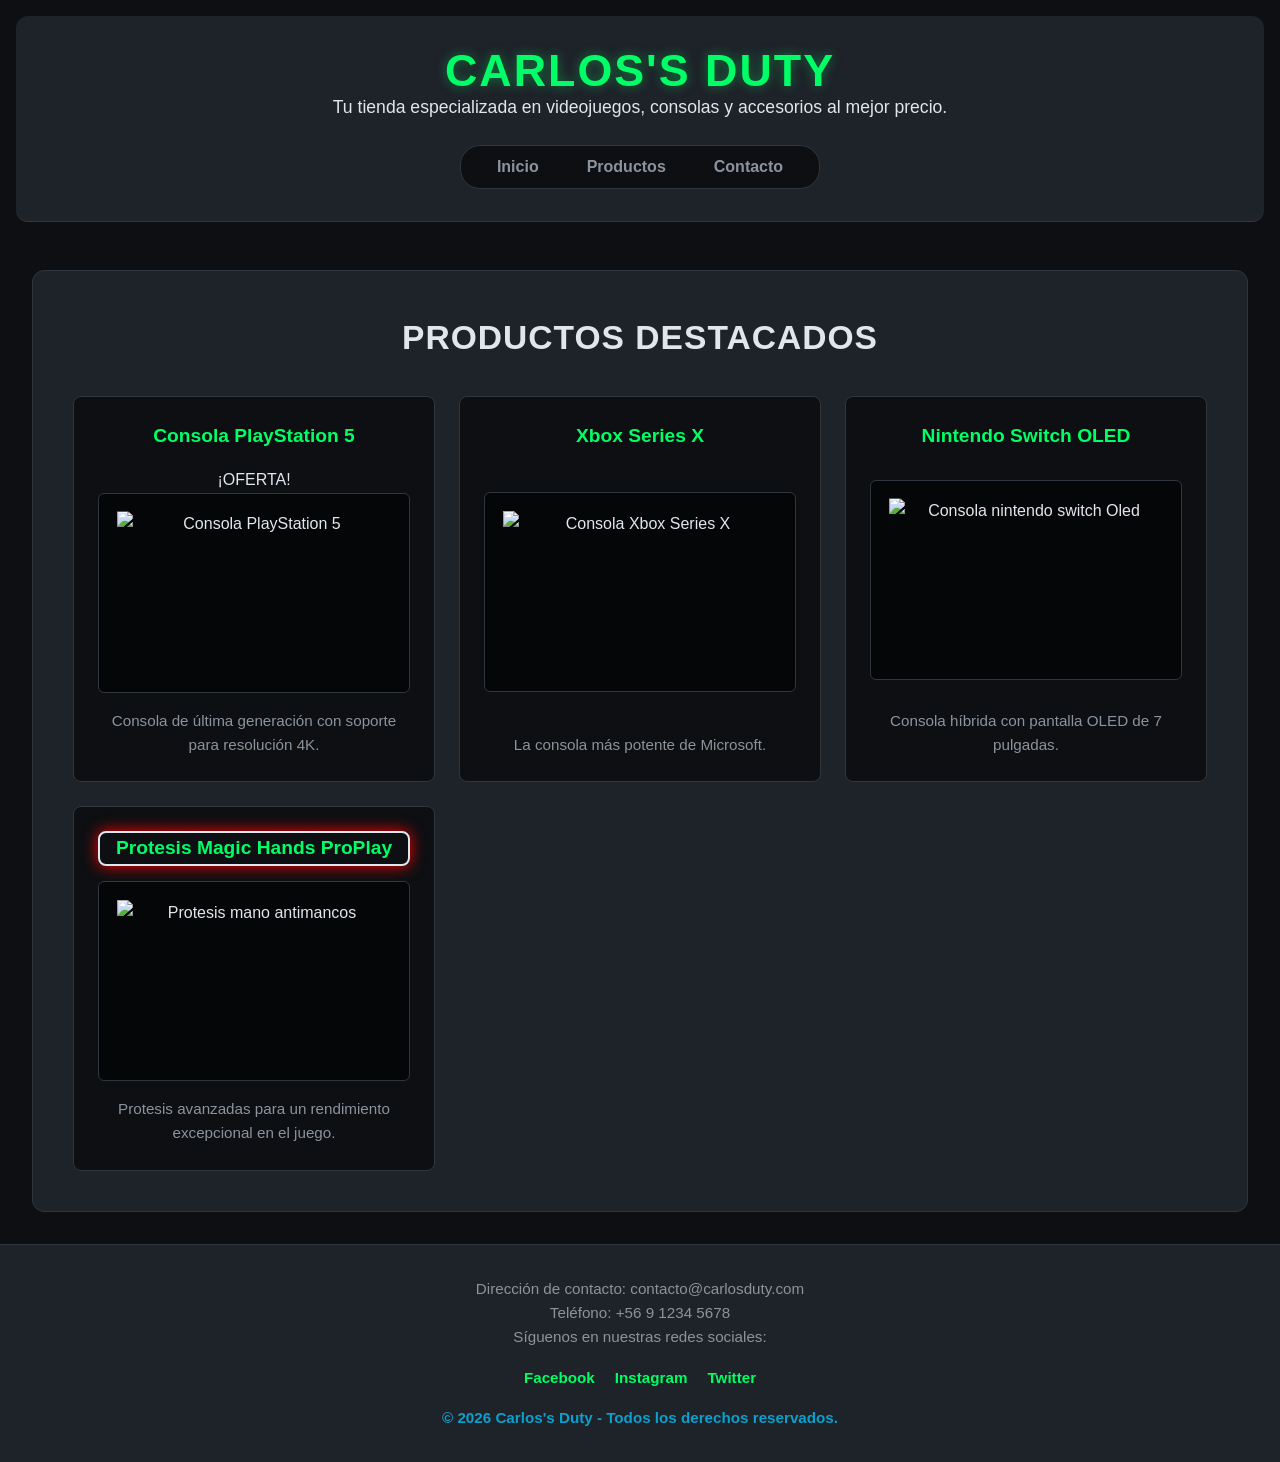
==== index.html @ 8f762b12 "adicion de archivo .css" ====
<!DOCTYPE html>
<html lang="es">

<head>
    <meta charset="UTF-8">
    <title>Carlos'Duty - Tienda de Videojuegos</title>
    <link rel=stylesheet href="css/style.css">
</head>

<body>
    <header>
        <h1> Carlos's Duty</h1>
        <p>Tu tienda especializada en videojuegos, consolas y accesorios al mejor precio.</p>
        <nav>
            <ul>
                <li><a href="#inicio">Inicio</a></li>
                <li><a href="#productos">Productos</a></li>
                <li><a href="#contacto">Contacto</a></li>
            </ul>
        </nav>
    </header>

    <main>
        <section id="productos">
            <h2>Productos destacados</h2>
            <ul>
                <li>
                    <h3>Consola PlayStation 5</h3>
                    <span class="etiqueta-oferta">¡OFERTA!</span>
                    <img src="https://images.unsplash.com/photo-1679813553141-5621567f95e8?q=80&w=435&auto=format&fit=crop&ixlib=rb-4.1.0&ixid=M3wxMjA3fDB8MHxwaG90by1wYWdlfHx8fGVufDB8fHx8fA%3D%3D"
                        alt="Consola PlayStation 5" width="75">
                    <p>Consola de última generación con soporte para resolución 4K.</p>
                </li>
                <li>
                    <h3>Xbox Series X</h3>
                    <img src="https://images.unsplash.com/photo-1683823362932-6f7599661d22?q=80&w=387&auto=format&fit=crop&ixlib=rb-4.1.0&ixid=M3wxMjA3fDB8MHxwaG90by1wYWdlfHx8fGVufDB8fHx8fA%3D%3D"
                        alt="Consola Xbox Series X" width="75">
                    <p>La consola más potente de Microsoft.</p>
                </li>
                <li>
                    <h3>Nintendo Switch OLED</h3>
                    <img src="https://images.unsplash.com/photo-1612036781124-847f8939b154?q=80&w=870&auto=format&fit=crop&ixlib=rb-4.1.0&ixid=M3wxMjA3fDB8MHxwaG90by1wYWdlfHx8fGVufDB8fHx8fA%3D%3D"
                        alt="Consola nintendo switch Oled" width="75">
                    <p>Consola híbrida con pantalla OLED de 7 pulgadas.</p>
                </li>
                <li>
                    <h3 class="producto-destacado">Protesis Magic Hands ProPlay</h3>
                    <img src="https://images.unsplash.com/photo-1581090464777-f3220bbe1b8b?q=80&w=387&auto=format&fit=crop&ixlib=rb-4.1.0&ixid=M3wxMjA3fDB8MHxwaG90by1wYWdlfHx8fGVufDB8fHx8fA%3D%3D"
                        alt="Protesis mano antimancos" width="75">
                    <p>Protesis avanzadas para un rendimiento excepcional en el juego.
                    </p>
                </li>
            </ul>
        </section>
    </main>

    <footer id="contacto">
        <p>Dirección de contacto: contacto@carlosduty.com</p>
        <p>Teléfono: +56 9 1234 5678</p>
        <p>Síguenos en nuestras redes sociales:</p>
        <ul>
            <li><a href="https://www.facebook.com" target="_blank">Facebook</a></li>
            <li><a href="https://www.instagram.com" target="_blank">Instagram</a></li>
            <li><a href="https://www.twitter.com" target="_blank">Twitter</a></li>
        </ul>
        <p>&copy; 2026 Carlos's Duty - Todos los derechos reservados.</p>
    </footer>

</body>

</html>
---- css/style.css ----
/* ==========================================
   1. BASE Y ESTRUCTURA GLOBAL
   ========================================== */
:root {
    --bg-principal: #0d0f12;
    --bg-tarjeta: #1e2229;
    --verde-neon: #00ff66;
    --plata: #e0e6ed;
    --plata-oscuro: #8b949e;
    --borde-plata: #30363d;
}

* {
    margin: 0;
    padding: 0;
    box-sizing: border-box;
}

body {
    background-color: var(--bg-principal);
    color: var(--plata);
    font-family: 'Segoe UI', Tahoma, Geneva, Verdana, sans-serif;
    line-height: 1.6;
    min-height: 100vh; /*altura minima, el 100% del viewport "pantalla del usuario"*/
    display: flex;
    flex-direction: column;
}

/* ==========================================
   2. ENCABEZADO Y NAVEGACIÓN
   ========================================== */
header {
    background-color: var(--bg-tarjeta);
    padding: 2rem 1rem;
    text-align: center;
    border-bottom: 1px solid var(--borde-plata);
    margin:1rem ;
    border-radius: 12px;
}

header h1 {
    line-height: 1;
    color: var(--verde-neon);
    font-size: 2.8rem;
    text-transform: uppercase;
    letter-spacing: 2px;
    text-shadow: 0 0 12px rgba(0, 255, 102, 0.4);
}

header p {
    color: var(--plata);
    margin-bottom: 1.5rem;
    font-size: 1.1rem;
}

nav ul {
    margin: 0 auto;
    width: fit-content;
    border-radius: 20px;
    list-style: none;
    padding: 0.5rem 1.25rem;
    display: flex;
    justify-content: center;
    gap: 1rem;
    background-color: var(--bg-principal);
    border: 1px solid var(--borde-plata);
}

nav a {
    text-decoration: none;
    color: var(--plata-oscuro);
    font-size: 1rem;
    font-weight: bold;
    padding: 0.45rem 1rem;
    border-radius: 4px;
    transition: all 0.3s ease;
}

nav a:hover {
    background-color: var(--verde-neon);
    color: #000;
    box-shadow: 0 0 8px var(--verde-neon);
}

/* ==========================================
   3. SECCIÓN PRINCIPAL (Ampliada a pantalla completa)
   ========================================== */
main {
    flex: 1; /* Empuja el footer hacia el fondo si hay poco contenido */
    width: 95%;
    max-width: 1600px; 
    margin: 2rem auto;
}

#productos {
    width: 100%;
    padding: 2.5rem;
    background-color: var(--bg-tarjeta);
    border-radius: 12px;
    border: 1px solid var(--borde-plata);
}

#productos h2 {
    color: var(--plata);
    font-size: 2.1rem;
    margin-bottom: 2rem;
    text-align: center;
    text-transform: uppercase;
    letter-spacing: 1px;
}

/* Grilla de productos en 4 columnas amplias */
#productos > ul {
    list-style: none;
    display: grid;
    grid-template-columns: repeat(auto-fit, minmax(280px, 1fr));
    gap: 1.5rem;
}

/* Selector de clase (.) para destacar un producto especial */
.producto-destacado {
    border: 2px solid var(--plata);
    border-radius:8px;
    box-shadow: 0 0 15px rgb(255, 0, 0);
}

/* Selector avanzado (:nth-child) para alternar o destacar elementos */
#productos > ul > li:nth-child(1) {
    position: relative;
}

#productos li {
    background-color: var(--bg-principal);
    border: 1px solid var(--borde-plata);
    border-radius: 8px;
    padding: 1.5rem;
    text-align: center;
    display: flex;
    flex-direction: column;
    justify-content: space-between;
    transition: transform 0.3s ease, border-color 0.3s ease;
}

#productos li:hover {
    transform: translateY(-5px);
    border-color: var(--verde-neon);
    box-shadow: 0 5px 15px rgba(0, 255, 102, 0.1);
}

#productos h3 {
    color: var(--verde-neon);
    margin-bottom: 15px;
    font-size: 1.2rem;
}

/* Ajuste de imágenes para que se vean completas y nítidas */
#productos img {
    width: 100%;
    height: 200px;
    object-fit: contain; /* Muestra la imagen entera sin recortarla */
    background-color: #050607; /* Fondo oscuro para el marco de las fotos */
    border-radius: 6px;
    margin-bottom:  1rem;
    padding: 1.1rem;
    border: 1px solid var(--borde-plata);
}

#productos p {
    color: var(--plata-oscuro);
    font-size: 0.95rem;
}

/* ==========================================
   4. PIE DE PÁGINA (Pegado al fondo)
   ========================================== */
footer {
    background-color: var(--bg-tarjeta);
    padding: 2rem 1rem;
    text-align: center;
    color: var(--plata-oscuro);
    font-size: 0.95rem;
    border-top: 1px solid var(--borde-plata);
    width: 100%;
}

#contacto ul {
    display: flex;
    justify-content: center;
    gap: 1.25rem;
    list-style: none;
    margin: 1rem 0;
}

#contacto a {
    color: var(--verde-neon);
    text-decoration: none;
    font-weight: bold;
}

#contacto a:hover {
    text-decoration: underline;
}

/* Aplica un color especial al último elemento del footer */
footer p:last-child {
    color: rgb(11, 161, 206);
    font-weight: bold;
}
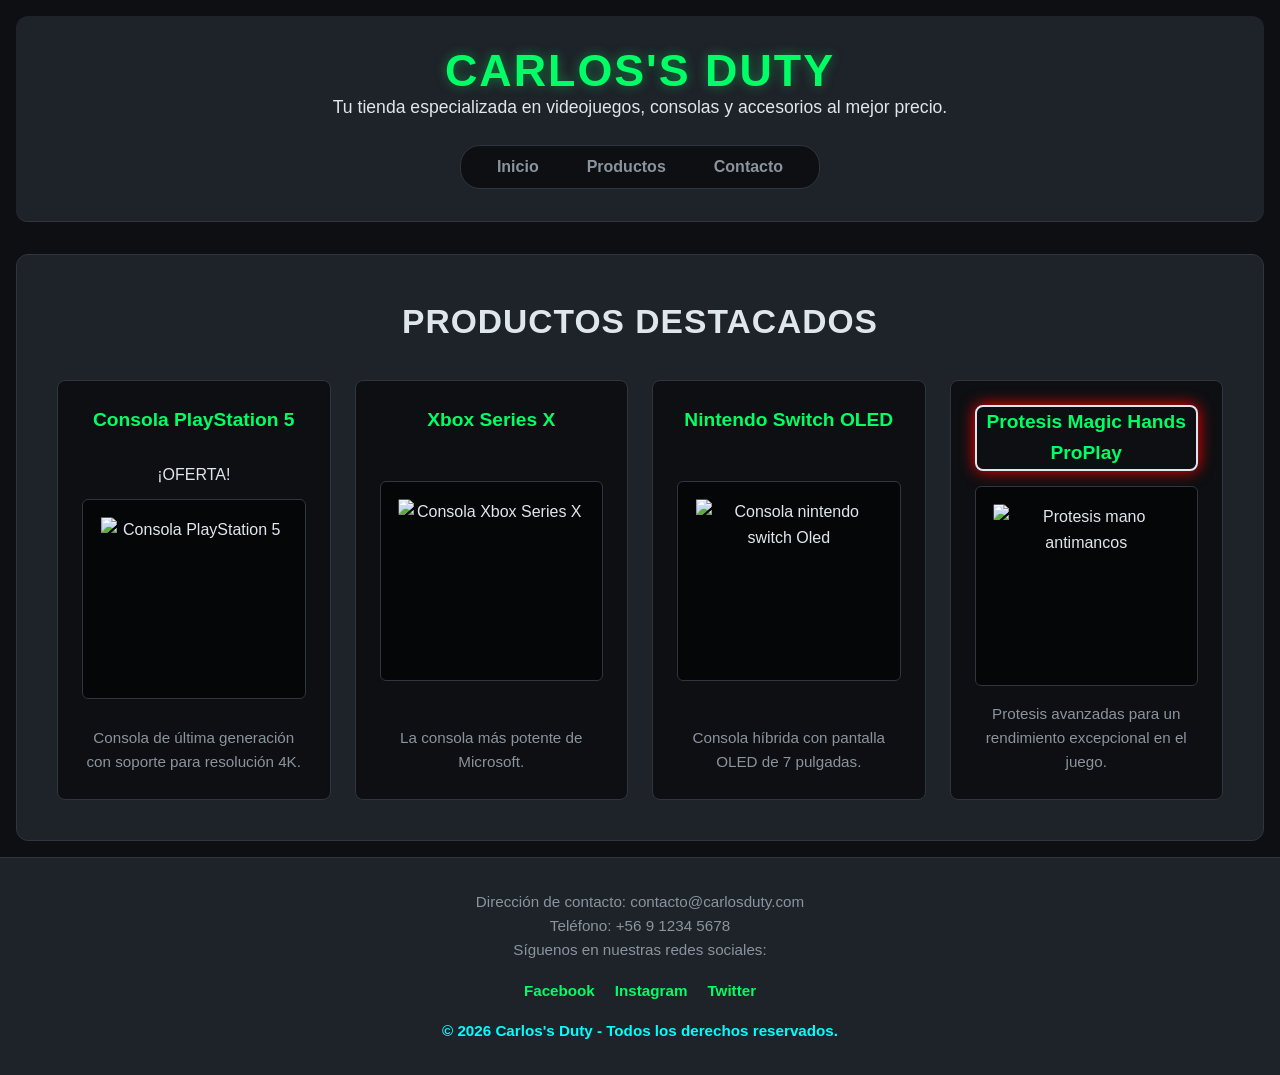
==== commit 7d91bdd6: "colores agregados a variables, correccion en limites width de modo tablet" ====
--- a/index.html
+++ b/index.html
@@ -3,6 +3,7 @@
 
 <head>
     <meta charset="UTF-8">
+    <meta name="viewport" content="width=device-width, initial-scale=1.0">
     <title>Carlos'Duty - Tienda de Videojuegos</title>
     <link rel=stylesheet href="css/style.css">
 </head>
--- a/css/style.css
+++ b/css/style.css
@@ -2,14 +2,46 @@
    1. BASE Y ESTRUCTURA GLOBAL
    ========================================== */
 :root {
+    /* Colores */
     --bg-principal: #0d0f12;
     --bg-tarjeta: #1e2229;
     --verde-neon: #00ff66;
     --plata: #e0e6ed;
     --plata-oscuro: #8b949e;
     --borde-plata: #30363d;
-}
-
+    --resaltador-pagina-aqua: aqua;
+    --titulo-vmovil: yellow;
+    --negro-absoluto: #000;
+    --rojo-destacado: rgb(255, 0, 0);
+    --bg-imagen: #050607;
+    --sombra-verde: rgba(0, 255, 102, 0.4);
+    --sombra-verde-suave: rgba(0, 255, 102, 0.1);
+
+    /* Espaciados (Padding) */
+    --padding-xs: 0.45rem;
+    --padding-sm: 0.5rem;
+    --padding-md: 1rem;
+    --padding-lg: 1.5rem;
+    --padding-xl: 2rem;
+    --padding-2xl: 2.5rem;
+
+    /* Márgenes */
+    --margin-sm: 0.5rem;
+    --margin-md: 1rem;
+    --margin-lg: 1.5rem;
+    --margin-xl: 2rem;
+
+    /* Bordes y Esquinas */
+    --border-thin: 1px solid var(--borde-plata);
+    --border-highlight: 2px solid var(--plata);
+    --radius-sm: 4px;
+    --radius-md: 6px;
+    --radius-lg: 8px;
+    --radius-xl: 12px;
+    --radius-pill: 20px;
+}
+
+/* SETEO DE ESTILO BASE */
 * {
     margin: 0;
     padding: 0;
@@ -21,21 +53,22 @@
     color: var(--plata);
     font-family: 'Segoe UI', Tahoma, Geneva, Verdana, sans-serif;
     line-height: 1.6;
-    min-height: 100vh; /*altura minima, el 100% del viewport "pantalla del usuario"*/
+    min-height: 100vh;
     display: flex;
     flex-direction: column;
-}
-
-/* ==========================================
-   2. ENCABEZADO Y NAVEGACIÓN
+    overflow-x: hidden;
+}
+
+/* ==========================================
+   2. ENCABEZADO Y NAVEGACIÓN (Flexbox)
    ========================================== */
 header {
     background-color: var(--bg-tarjeta);
-    padding: 2rem 1rem;
+    padding: var(--padding-xl) var(--padding-md);
     text-align: center;
-    border-bottom: 1px solid var(--borde-plata);
-    margin:1rem ;
-    border-radius: 12px;
+    border-bottom: var(--border-thin);
+    margin: var(--margin-md);
+    border-radius: var(--radius-xl);
 }
 
 header h1 {
@@ -44,26 +77,26 @@
     font-size: 2.8rem;
     text-transform: uppercase;
     letter-spacing: 2px;
-    text-shadow: 0 0 12px rgba(0, 255, 102, 0.4);
+    text-shadow: 0 0 12px var(--sombra-verde);
 }
 
 header p {
     color: var(--plata);
-    margin-bottom: 1.5rem;
+    margin-bottom: var(--margin-lg);
     font-size: 1.1rem;
 }
 
 nav ul {
     margin: 0 auto;
     width: fit-content;
-    border-radius: 20px;
+    border-radius: var(--radius-pill);
     list-style: none;
-    padding: 0.5rem 1.25rem;
-    display: flex;
+    padding: var(--padding-sm) 1.25rem;
+    display: flex; /* Flexbox para alineación horizontal */
     justify-content: center;
     gap: 1rem;
     background-color: var(--bg-principal);
-    border: 1px solid var(--borde-plata);
+    border: var(--border-thin);
 }
 
 nav a {
@@ -71,69 +104,68 @@
     color: var(--plata-oscuro);
     font-size: 1rem;
     font-weight: bold;
-    padding: 0.45rem 1rem;
-    border-radius: 4px;
+    padding: var(--padding-xs) var(--padding-md);
+    border-radius: var(--radius-sm);
     transition: all 0.3s ease;
 }
 
 nav a:hover {
     background-color: var(--verde-neon);
-    color: #000;
+    color: var(--negro-absoluto);
     box-shadow: 0 0 8px var(--verde-neon);
 }
 
 /* ==========================================
-   3. SECCIÓN PRINCIPAL (Ampliada a pantalla completa)
+   3. SECCIÓN PRINCIPAL Y PRODUCTOS (CSS Grid)
    ========================================== */
 main {
-    flex: 1; /* Empuja el footer hacia el fondo si hay poco contenido */
-    width: 95%;
-    max-width: 1600px; 
-    margin: 2rem auto;
+    flex: 1;
+    width: 100%;
+    max-width: 1400px; 
+    margin: var(--margin-md) auto;
+    padding: 0 var(--padding-md);
 }
 
 #productos {
     width: 100%;
-    padding: 2.5rem;
+    padding: var(--padding-2xl);
     background-color: var(--bg-tarjeta);
-    border-radius: 12px;
-    border: 1px solid var(--borde-plata);
+    border-radius: var(--radius-xl);
+    border: var(--border-thin);
 }
 
 #productos h2 {
     color: var(--plata);
     font-size: 2.1rem;
-    margin-bottom: 2rem;
+    margin-bottom: var(--margin-xl);
     text-align: center;
     text-transform: uppercase;
     letter-spacing: 1px;
 }
 
-/* Grilla de productos en 4 columnas amplias */
+/* Grilla de productos con CSS Grid */
 #productos > ul {
     list-style: none;
-    display: grid;
-    grid-template-columns: repeat(auto-fit, minmax(280px, 1fr));
+    display: grid; 
+    grid-template-columns: repeat(auto-fill, minmax(240px, 1fr));
     gap: 1.5rem;
 }
 
-/* Selector de clase (.) para destacar un producto especial */
 .producto-destacado {
-    border: 2px solid var(--plata);
-    border-radius:8px;
-    box-shadow: 0 0 15px rgb(255, 0, 0);
-}
-
-/* Selector avanzado (:nth-child) para alternar o destacar elementos */
+    border: var(--border-highlight);
+    border-radius: var(--radius-lg);
+    box-shadow: 0 0 15px var(--rojo-destacado);
+}
+
 #productos > ul > li:nth-child(1) {
     position: relative;
 }
 
 #productos li {
     background-color: var(--bg-principal);
-    border: 1px solid var(--borde-plata);
-    border-radius: 8px;
-    padding: 1.5rem;
+    border: var(--border-thin);
+    border-radius: var(--radius-lg);
+    padding: var(--padding-lg);
     text-align: center;
     display: flex;
     flex-direction: column;
@@ -144,7 +176,7 @@
 #productos li:hover {
     transform: translateY(-5px);
     border-color: var(--verde-neon);
-    box-shadow: 0 5px 15px rgba(0, 255, 102, 0.1);
+    box-shadow: 0 5px 15px var(--sombra-verde-suave);
 }
 
 #productos h3 {
@@ -153,16 +185,15 @@
     font-size: 1.2rem;
 }
 
-/* Ajuste de imágenes para que se vean completas y nítidas */
 #productos img {
     width: 100%;
     height: 200px;
-    object-fit: contain; /* Muestra la imagen entera sin recortarla */
-    background-color: #050607; /* Fondo oscuro para el marco de las fotos */
-    border-radius: 6px;
-    margin-bottom:  1rem;
+    object-fit: contain;
+    background-color: var(--bg-imagen);
+    border-radius: var(--radius-md);
+    margin-bottom: var(--margin-md);
     padding: 1.1rem;
-    border: 1px solid var(--borde-plata);
+    border: var(--border-thin);
 }
 
 #productos p {
@@ -171,24 +202,24 @@
 }
 
 /* ==========================================
-   4. PIE DE PÁGINA (Pegado al fondo)
+   4. PIE DE PÁGINA (Flexbox)
    ========================================== */
 footer {
     background-color: var(--bg-tarjeta);
-    padding: 2rem 1rem;
+    padding: var(--padding-xl) var(--padding-md);
     text-align: center;
     color: var(--plata-oscuro);
     font-size: 0.95rem;
-    border-top: 1px solid var(--borde-plata);
+    border-top: var(--border-thin);
     width: 100%;
 }
 
 #contacto ul {
-    display: flex;
+    display: flex; /* Flexbox */
     justify-content: center;
     gap: 1.25rem;
     list-style: none;
-    margin: 1rem 0;
+    margin: var(--margin-md) 0;
 }
 
 #contacto a {
@@ -201,8 +232,72 @@
     text-decoration: underline;
 }
 
-/* Aplica un color especial al último elemento del footer */
 footer p:last-child {
-    color: rgb(11, 161, 206);
+    color: var(--resaltador-pagina-aqua);
     font-weight: bold;
+}
+
+/* ==========================================
+   5. DISEÑO RESPONSIVO (MEDIA QUERIES)
+   ========================================== */
+
+/* Tabletas (Pantallas entre 481px y 768px) */
+@media (max-width: 768px) {
+    header {
+        margin: var(--margin-sm);
+        padding: var(--padding-md);
+    }
+
+    header h1 {
+        font-size: 2rem;
+        color: var(--resaltador-pagina-aqua);
+    }
+
+    main {
+        padding: 0 var(--padding-sm);
+    }
+
+    #productos {
+        padding: var(--padding-lg);
+    }
+
+    #productos h2 {
+        font-size: 1.6rem;
+    }
+
+    /* Grilla a 2 columnas */
+    #productos > ul {
+        grid-template-columns: repeat(2, 1fr);
+        gap: 1rem;
+    }
+}
+
+/* Móviles (Pantallas de 480px o menos) */
+@media (max-width: 480px) {
+    header h1 {
+        font-size: 1.5rem;
+        color: var(--titulo-vmovil);
+    }
+
+    /* El menú pasa a formato vertical */
+    nav ul {
+        flex-direction: column;
+        width: 100%;
+        gap: var(--margin-sm);
+    }
+
+    nav a {
+        display: block;
+        text-align: center;
+    }
+
+    /* Grilla a 1 sola columna */
+    #productos > ul {
+        grid-template-columns: 1fr;
+    }
+
+    #contacto ul {
+        flex-direction: column;
+        gap: var(--margin-sm);
+    }
 }
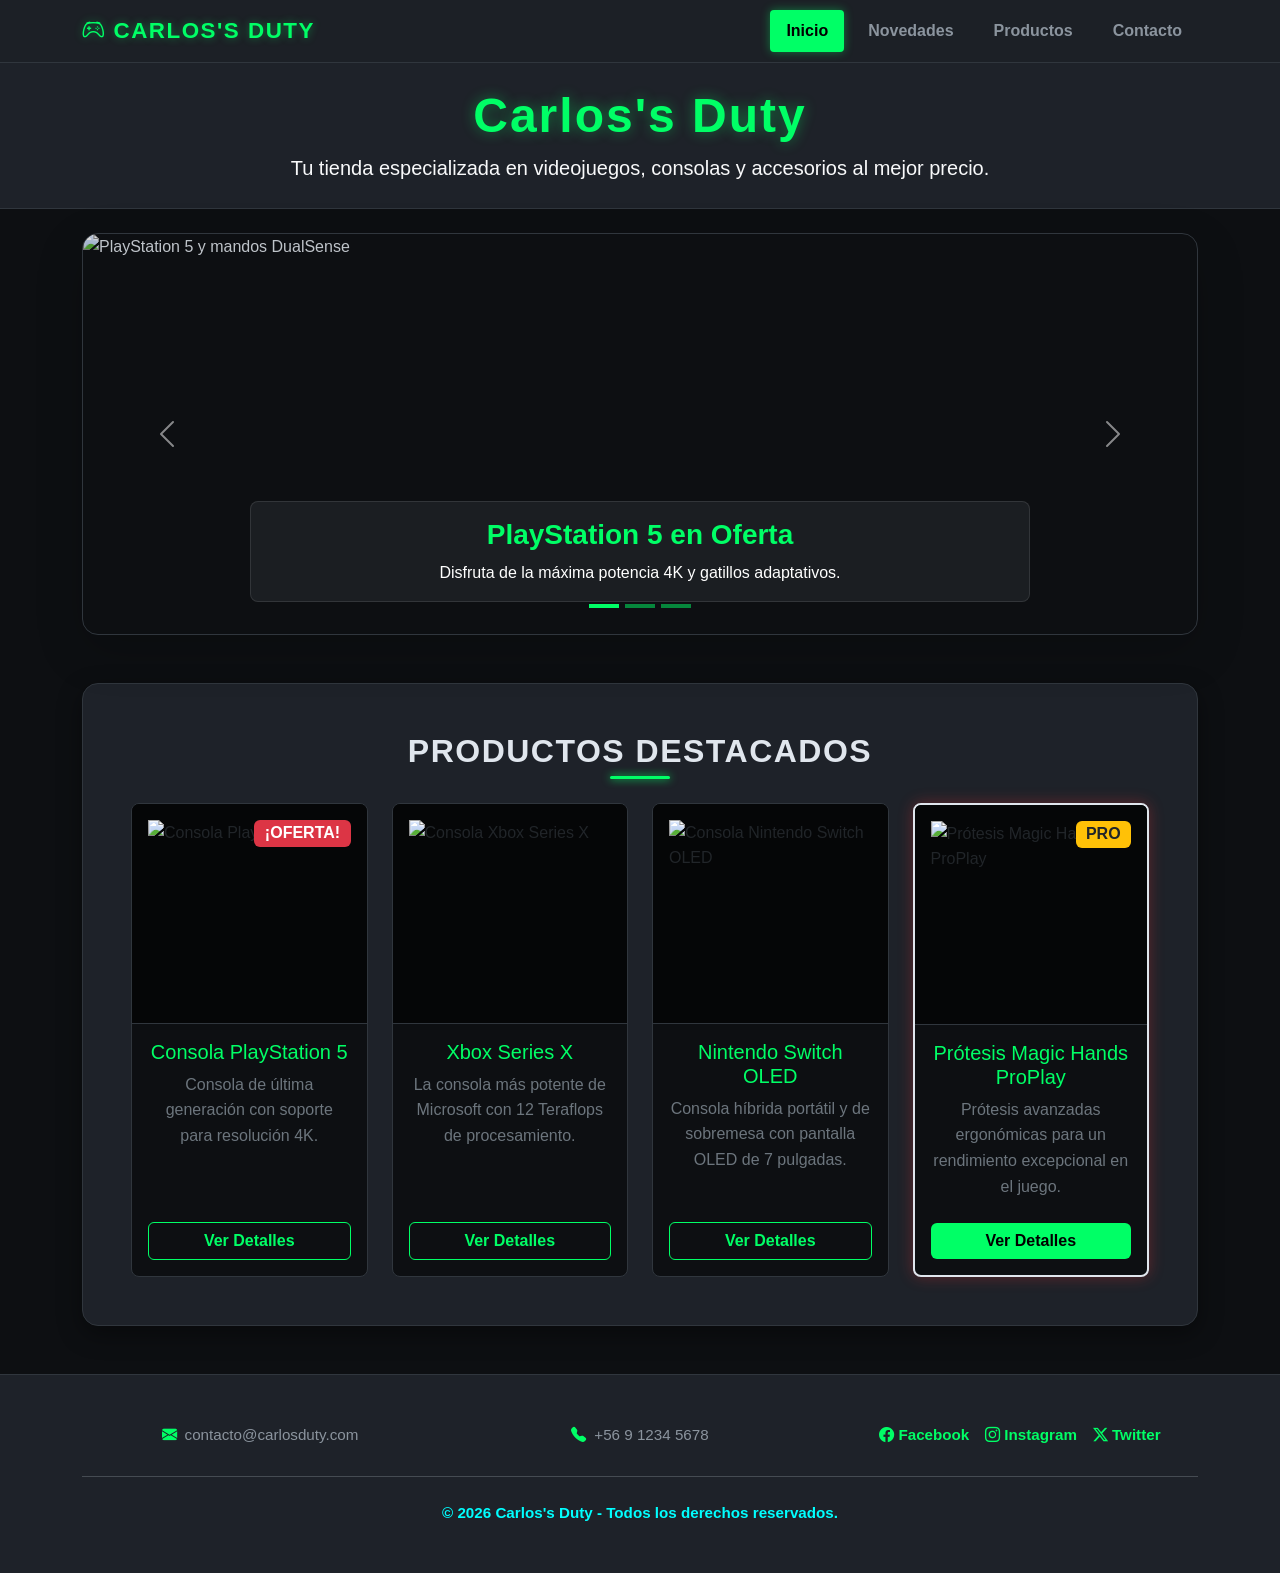
==== commit a02c9431: "ajuste a semana 4, implementaciòn de carrusel,navbar hamburguesa, otros. a traves de bootstrap" ====
--- a/index.html
+++ b/index.html
@@ -4,69 +4,245 @@
 <head>
     <meta charset="UTF-8">
     <meta name="viewport" content="width=device-width, initial-scale=1.0">
-    <title>Carlos'Duty - Tienda de Videojuegos</title>
-    <link rel=stylesheet href="css/style.css">
+    <title>Carlos's Duty - Tienda de Videojuegos</title>
+
+    <!-- Bootstrap 5 CSS CDN -->
+    <link href="https://cdn.jsdelivr.net/npm/bootstrap@5.3.3/dist/css/bootstrap.min.css" rel="stylesheet"
+        integrity="sha384-QWTKZyjpPEjISv5WaRU9OFeRpok6YctnYmDr5pNlyT2bRjXh0JMhjY6hW+ALEwIH" crossorigin="anonymous">
+
+    <!-- Bootstrap Icons (Opcional para mejorar la interfaz visual) -->
+    <link rel="stylesheet" href="https://cdn.jsdelivr.net/npm/bootstrap-icons@1.11.3/font/bootstrap-icons.min.css">
+
+    <!-- Estilos personalizados -->
+    <link rel="stylesheet" href="css/style.css">
 </head>
 
 <body>
-    <header>
-        <h1> Carlos's Duty</h1>
-        <p>Tu tienda especializada en videojuegos, consolas y accesorios al mejor precio.</p>
-        <nav>
-            <ul>
-                <li><a href="#inicio">Inicio</a></li>
-                <li><a href="#productos">Productos</a></li>
-                <li><a href="#contacto">Contacto</a></li>
-            </ul>
+
+    <!-- ==========================================
+         1. BARRA DE NAVEGACIÓN (NAVBAR RESPONSIVA)
+         ========================================== -->
+    <header id="inicio">
+        <nav class="navbar navbar-expand-lg navbar-dark custom-navbar sticky-top">
+            <div class="container">
+                <!-- Marca / Logo -->
+                <a class="navbar-brand text-uppercase fw-bold brand-logo" href="#inicio">
+                    <i class="bi bi-controller me-2 text-neon"></i>Carlos's Duty
+                </a>
+
+                <!-- Botón hamburguesa para dispositivos móviles -->
+                <button class="navbar-toggler" type="button" data-bs-toggle="collapse"
+                    data-bs-target="#navbarNavegacion" aria-controls="navbarNavegacion" aria-expanded="false"
+                    aria-label="Abrir menú de navegación">
+                    <span class="navbar-toggler-icon"></span>
+                </button>
+
+                <!-- Enlaces del menú colapsable -->
+                <div class="collapse navbar-collapse justify-content-end" id="navbarNavegacion">
+                    <ul class="navbar-nav mb-2 mb-lg-0 gap-lg-2">
+                        <li class="nav-item">
+                            <a class="nav-link active" aria-current="page" href="#inicio">Inicio</a>
+                        </li>
+                        <li class="nav-item">
+                            <a class="nav-link" href="#carrusel-promos">Novedades</a>
+                        </li>
+                        <li class="nav-item">
+                            <a class="nav-link" href="#productos">Productos</a>
+                        </li>
+                        <li class="nav-item">
+                            <a class="nav-link" href="#contacto">Contacto</a>
+                        </li>
+                    </ul>
+                </div>
+            </div>
         </nav>
+
+        <!-- Banner de bienvenida / Presentación -->
+        <div class="hero-banner text-center py-4 px-3">
+            <div class="container">
+                <h1 class="display-5 fw-bold text-neon mb-2">Carlos's Duty</h1>
+                <p class="lead text-light mb-0">Tu tienda especializada en videojuegos, consolas y accesorios al mejor precio.</p>
+            </div>
+        </div>
     </header>
 
     <main>
-        <section id="productos">
-            <h2>Productos destacados</h2>
-            <ul>
-                <li>
-                    <h3>Consola PlayStation 5</h3>
-                    <span class="etiqueta-oferta">¡OFERTA!</span>
-                    <img src="https://images.unsplash.com/photo-1679813553141-5621567f95e8?q=80&w=435&auto=format&fit=crop&ixlib=rb-4.1.0&ixid=M3wxMjA3fDB8MHxwaG90by1wYWdlfHx8fGVufDB8fHx8fA%3D%3D"
-                        alt="Consola PlayStation 5" width="75">
-                    <p>Consola de última generación con soporte para resolución 4K.</p>
-                </li>
-                <li>
-                    <h3>Xbox Series X</h3>
-                    <img src="https://images.unsplash.com/photo-1683823362932-6f7599661d22?q=80&w=387&auto=format&fit=crop&ixlib=rb-4.1.0&ixid=M3wxMjA3fDB8MHxwaG90by1wYWdlfHx8fGVufDB8fHx8fA%3D%3D"
-                        alt="Consola Xbox Series X" width="75">
-                    <p>La consola más potente de Microsoft.</p>
-                </li>
-                <li>
-                    <h3>Nintendo Switch OLED</h3>
-                    <img src="https://images.unsplash.com/photo-1612036781124-847f8939b154?q=80&w=870&auto=format&fit=crop&ixlib=rb-4.1.0&ixid=M3wxMjA3fDB8MHxwaG90by1wYWdlfHx8fGVufDB8fHx8fA%3D%3D"
-                        alt="Consola nintendo switch Oled" width="75">
-                    <p>Consola híbrida con pantalla OLED de 7 pulgadas.</p>
-                </li>
-                <li>
-                    <h3 class="producto-destacado">Protesis Magic Hands ProPlay</h3>
-                    <img src="https://images.unsplash.com/photo-1581090464777-f3220bbe1b8b?q=80&w=387&auto=format&fit=crop&ixlib=rb-4.1.0&ixid=M3wxMjA3fDB8MHxwaG90by1wYWdlfHx8fGVufDB8fHx8fA%3D%3D"
-                        alt="Protesis mano antimancos" width="75">
-                    <p>Protesis avanzadas para un rendimiento excepcional en el juego.
-                    </p>
-                </li>
-            </ul>
+        <!-- ==========================================
+             2. CARRUSEL DE IMÁGENES (CAROUSEL BOOTSTRAP 5)
+             Transición automática cada 3 segundos (3000 ms)
+             ========================================== -->
+        <section id="carrusel-promos" class="container my-4">
+            <div id="carruselVideojuegos" class="carousel slide carousel-fade shadow-lg rounded-4 overflow-hidden"
+                data-bs-ride="carousel">
+                <!-- Indicadores inferiores -->
+                <div class="carousel-indicators">
+                    <button type="button" data-bs-target="#carruselVideojuegos" data-bs-slide-to="0" class="active"
+                        aria-current="true" aria-label="Promoción 1"></button>
+                    <button type="button" data-bs-target="#carruselVideojuegos" data-bs-slide-to="1"
+                        aria-label="Promoción 2"></button>
+                    <button type="button" data-bs-target="#carruselVideojuegos" data-bs-slide-to="2"
+                        aria-label="Promoción 3"></button>
+                </div>
+
+                <!-- Diapositivas (Slides) configuradas con data-bs-interval="3000" -->
+                <div class="carousel-inner">
+                    <div class="carousel-item active" data-bs-interval="3000">
+                        <img src="https://images.unsplash.com/photo-1606813907291-d86efa9b94db?q=80&w=1200&auto=format&fit=crop"
+                            class="d-block w-100 carousel-img" alt="PlayStation 5 y mandos DualSense">
+                        <div class="carousel-caption d-block bg-dark bg-opacity-75 rounded-3 p-3">
+                            <h3 class="fw-bold text-neon">PlayStation 5 en Oferta</h3>
+                            <p class="d-none d-md-block mb-0">Disfruta de la máxima potencia 4K y gatillos adaptativos.</p>
+                        </div>
+                    </div>
+
+                    <div class="carousel-item" data-bs-interval="3000">
+                        <img src="https://images.unsplash.com/photo-1621259182978-fbf93132d53d?q=80&w=1200&auto=format&fit=crop"
+                            class="d-block w-100 carousel-img" alt="Xbox Series X y mando inalámbrico">
+                        <div class="carousel-caption d-block bg-dark bg-opacity-75 rounded-3 p-3">
+                            <h3 class="fw-bold text-neon">Xbox Series X</h3>
+                            <p class="d-none d-md-block mb-0">La consola más potente de Microsoft lista para el juego competitivo.</p>
+                        </div>
+                    </div>
+
+                    <div class="carousel-item" data-bs-interval="3000">
+                        <img src="https://images.unsplash.com/photo-1578303512597-81e6cc155b3e?q=80&w=1200&auto=format&fit=crop"
+                            class="d-block w-100 carousel-img" alt="Setup Gaming y Consolas">
+                        <div class="carousel-caption d-block bg-dark bg-opacity-75 rounded-3 p-3">
+                            <h3 class="fw-bold text-neon">Accesorios ProPlay</h3>
+                            <p class="d-none d-md-block mb-0">Lleva tu rendimiento al siguiente nivel con hardware de vanguardia.</p>
+                        </div>
+                    </div>
+                </div>
+
+                <!-- Controles Anterior / Siguiente -->
+                <button class="carousel-control-prev" type="button" data-bs-target="#carruselVideojuegos"
+                    data-bs-slide="prev">
+                    <span class="carousel-control-prev-icon" aria-label="Anterior"></span>
+                    <span class="visually-hidden">Anterior</span>
+                </button>
+                <button class="carousel-control-next" type="button" data-bs-target="#carruselVideojuegos"
+                    data-bs-slide="next">
+                    <span class="carousel-control-next-icon" aria-label="Siguiente"></span>
+                    <span class="visually-hidden">Siguiente</span>
+                </button>
+            </div>
+        </section>
+
+        <!-- ==========================================
+             3. SECCIÓN PRINCIPAL: PRODUCTOS DESTACADOS
+             Sistema de Cuadrícula (Grid) y Tarjetas (Cards)
+             ========================================== -->
+        <section id="productos" class="container my-5">
+            <div class="section-wrapper p-4 p-md-5 rounded-4">
+                <h2 class="text-center text-uppercase fw-bold mb-4 section-title">Productos destacados</h2>
+
+                <!-- Cuadrícula responsiva de Bootstrap (col-12 en móviles, col-sm-6 en tabletas, col-lg-3 en desktop) -->
+                <div class="row g-4">
+                    
+                    <!-- Producto 1: Consola PlayStation 5 -->
+                    <div class="col-12 col-sm-6 col-lg-3 d-flex align-items-stretch">
+                        <div class="card product-card w-100 position-relative">
+                            <span class="badge bg-danger position-absolute top-0 end-0 m-3 fs-6">¡OFERTA!</span>
+                            <div class="card-img-wrapper">
+                                <img src="https://images.unsplash.com/photo-1679813553141-5621567f95e8?q=80&w=435&auto=format&fit=crop"
+                                    class="card-img-top p-3" alt="Consola PlayStation 5">
+                            </div>
+                            <div class="card-body d-flex flex-column text-center">
+                                <h3 class="card-title h5 text-neon">Consola PlayStation 5</h3>
+                                <p class="card-text text-secondary flex-grow-1">Consola de última generación con soporte para resolución 4K.</p>
+                                <a href="#contacto" class="btn btn-outline-neon mt-2">Ver Detalles</a>
+                            </div>
+                        </div>
+                    </div>
+
+                    <!-- Producto 2: Xbox Series X -->
+                    <div class="col-12 col-sm-6 col-lg-3 d-flex align-items-stretch">
+                        <div class="card product-card w-100">
+                            <div class="card-img-wrapper">
+                                <img src="https://images.unsplash.com/photo-1683823362932-6f7599661d22?q=80&w=387&auto=format&fit=crop"
+                                    class="card-img-top p-3" alt="Consola Xbox Series X">
+                            </div>
+                            <div class="card-body d-flex flex-column text-center">
+                                <h3 class="card-title h5 text-neon">Xbox Series X</h3>
+                                <p class="card-text text-secondary flex-grow-1">La consola más potente de Microsoft con 12 Teraflops de procesamiento.</p>
+                                <a href="#contacto" class="btn btn-outline-neon mt-2">Ver Detalles</a>
+                            </div>
+                        </div>
+                    </div>
+
+                    <!-- Producto 3: Nintendo Switch OLED -->
+                    <div class="col-12 col-sm-6 col-lg-3 d-flex align-items-stretch">
+                        <div class="card product-card w-100">
+                            <div class="card-img-wrapper">
+                                <img src="https://images.unsplash.com/photo-1612036781124-847f8939b154?q=80&w=870&auto=format&fit=crop"
+                                    class="card-img-top p-3" alt="Consola Nintendo Switch OLED">
+                            </div>
+                            <div class="card-body d-flex flex-column text-center">
+                                <h3 class="card-title h5 text-neon">Nintendo Switch OLED</h3>
+                                <p class="card-text text-secondary flex-grow-1">Consola híbrida portátil y de sobremesa con pantalla OLED de 7 pulgadas.</p>
+                                <a href="#contacto" class="btn btn-outline-neon mt-2">Ver Detalles</a>
+                            </div>
+                        </div>
+                    </div>
+
+                    <!-- Producto 4: Prótesis Magic Hands ProPlay -->
+                    <div class="col-12 col-sm-6 col-lg-3 d-flex align-items-stretch">
+                        <div class="card product-card featured-product w-100 position-relative">
+                            <span class="badge bg-warning text-dark position-absolute top-0 end-0 m-3 fs-6">PRO</span>
+                            <div class="card-img-wrapper">
+                                <img src="https://images.unsplash.com/photo-1581090464777-f3220bbe1b8b?q=80&w=387&auto=format&fit=crop"
+                                    class="card-img-top p-3" alt="Prótesis Magic Hands ProPlay">
+                            </div>
+                            <div class="card-body d-flex flex-column text-center">
+                                <h3 class="card-title h5 text-neon">Prótesis Magic Hands ProPlay</h3>
+                                <p class="card-text text-secondary flex-grow-1">Prótesis avanzadas ergonómicas para un rendimiento excepcional en el juego.</p>
+                                <a href="#contacto" class="btn btn-neon mt-2">Ver Detalles</a>
+                            </div>
+                        </div>
+                    </div>
+
+                </div>
+            </div>
         </section>
     </main>
 
-    <footer id="contacto">
-        <p>Dirección de contacto: contacto@carlosduty.com</p>
-        <p>Teléfono: +56 9 1234 5678</p>
-        <p>Síguenos en nuestras redes sociales:</p>
-        <ul>
-            <li><a href="https://www.facebook.com" target="_blank">Facebook</a></li>
-            <li><a href="https://www.instagram.com" target="_blank">Instagram</a></li>
-            <li><a href="https://www.twitter.com" target="_blank">Twitter</a></li>
-        </ul>
-        <p>&copy; 2026 Carlos's Duty - Todos los derechos reservados.</p>
+    <!-- ==========================================
+         4. PIE DE PÁGINA (FOOTER RESPONSIVO)
+         ========================================== -->
+    <footer id="contacto" class="custom-footer py-5 mt-auto">
+        <div class="container text-center">
+            <div class="row gy-3 justify-content-center">
+                <div class="col-12 col-md-4">
+                    <p class="mb-1"><i class="bi bi-envelope-fill me-2 text-neon"></i>contacto@carlosduty.com</p>
+                </div>
+                <div class="col-12 col-md-4">
+                    <p class="mb-1"><i class="bi bi-telephone-fill me-2 text-neon"></i>+56 9 1234 5678</p>
+                </div>
+                <div class="col-12 col-md-4">
+                    <div class="social-links d-flex justify-content-center gap-3">
+                        <a href="https://www.facebook.com" target="_blank" rel="noopener noreferrer" class="social-link">
+                            <i class="bi bi-facebook me-1"></i>Facebook
+                        </a>
+                        <a href="https://www.instagram.com" target="_blank" rel="noopener noreferrer" class="social-link">
+                            <i class="bi bi-instagram me-1"></i>Instagram
+                        </a>
+                        <a href="https://www.twitter.com" target="_blank" rel="noopener noreferrer" class="social-link">
+                            <i class="bi bi-twitter-x me-1"></i>Twitter
+                        </a>
+                    </div>
+                </div>
+            </div>
+
+            <hr class="my-4 border-secondary opacity-50">
+
+            <p class="copyright-text mb-0">&copy; 2026 Carlos's Duty - Todos los derechos reservados.</p>
+        </div>
     </footer>
 
+    <!-- Bootstrap 5 JavaScript Bundle con Popper CDN -->
+    <script src="https://cdn.jsdelivr.net/npm/bootstrap@5.3.3/dist/js/bootstrap.bundle.min.js"
+        integrity="sha384-YvpcrYf0tY3lHB60NNkmXc5s9fDVZLESaAA55NDzOxhy9GkcIdslK1eN7N6jIeHz"
+        crossorigin="anonymous"></script>
 </body>
 
 </html>
--- a/css/style.css
+++ b/css/style.css
@@ -1,35 +1,23 @@
 /* ==========================================
-   1. BASE Y ESTRUCTURA GLOBAL
+   1. VARIABLES GLOBALES Y TEMA
    ========================================== */
 :root {
-    /* Colores */
+    /* Paleta de Colores Cyberpunk / Gamer */
     --bg-principal: #0d0f12;
     --bg-tarjeta: #1e2229;
+    --bg-navbar: rgba(30, 34, 41, 0.95);
     --verde-neon: #00ff66;
+    --verde-neon-hover: #00cc52;
     --plata: #e0e6ed;
     --plata-oscuro: #8b949e;
     --borde-plata: #30363d;
     --resaltador-pagina-aqua: aqua;
     --titulo-vmovil: yellow;
     --negro-absoluto: #000;
-    --rojo-destacado: rgb(255, 0, 0);
+    --rojo-destacado: #ff3333;
     --bg-imagen: #050607;
     --sombra-verde: rgba(0, 255, 102, 0.4);
-    --sombra-verde-suave: rgba(0, 255, 102, 0.1);
-
-    /* Espaciados (Padding) */
-    --padding-xs: 0.45rem;
-    --padding-sm: 0.5rem;
-    --padding-md: 1rem;
-    --padding-lg: 1.5rem;
-    --padding-xl: 2rem;
-    --padding-2xl: 2.5rem;
-
-    /* Márgenes */
-    --margin-sm: 0.5rem;
-    --margin-md: 1rem;
-    --margin-lg: 1.5rem;
-    --margin-xl: 2rem;
+    --sombra-verde-suave: rgba(0, 255, 102, 0.15);
 
     /* Bordes y Esquinas */
     --border-thin: 1px solid var(--borde-plata);
@@ -38,16 +26,11 @@
     --radius-md: 6px;
     --radius-lg: 8px;
     --radius-xl: 12px;
-    --radius-pill: 20px;
-}
-
-/* SETEO DE ESTILO BASE */
-* {
-    margin: 0;
-    padding: 0;
-    box-sizing: border-box;
-}
-
+}
+
+/* ==========================================
+   2. ESTILO BASE DEL DOCUMENTO
+   ========================================== */
 body {
     background-color: var(--bg-principal);
     color: var(--plata);
@@ -59,245 +42,223 @@
     overflow-x: hidden;
 }
 
-/* ==========================================
-   2. ENCABEZADO Y NAVEGACIÓN (Flexbox)
-   ========================================== */
-header {
-    background-color: var(--bg-tarjeta);
-    padding: var(--padding-xl) var(--padding-md);
-    text-align: center;
+/* Utilidad para color de texto neón */
+.text-neon {
+    color: var(--verde-neon) !important;
+}
+
+/* ==========================================
+   3. ENCABEZADO Y NAVBAR RESPONSIVA
+   ========================================== */
+.custom-navbar {
+    background-color: var(--bg-navbar) !important;
+    backdrop-filter: blur(8px);
     border-bottom: var(--border-thin);
-    margin: var(--margin-md);
-    border-radius: var(--radius-xl);
-}
-
-header h1 {
-    line-height: 1;
-    color: var(--verde-neon);
-    font-size: 2.8rem;
-    text-transform: uppercase;
-    letter-spacing: 2px;
-    text-shadow: 0 0 12px var(--sombra-verde);
-}
-
-header p {
-    color: var(--plata);
-    margin-bottom: var(--margin-lg);
-    font-size: 1.1rem;
-}
-
-nav ul {
-    margin: 0 auto;
-    width: fit-content;
-    border-radius: var(--radius-pill);
-    list-style: none;
-    padding: var(--padding-sm) 1.25rem;
-    display: flex; /* Flexbox para alineación horizontal */
-    justify-content: center;
-    gap: 1rem;
-    background-color: var(--bg-principal);
-    border: var(--border-thin);
-}
-
-nav a {
-    text-decoration: none;
-    color: var(--plata-oscuro);
-    font-size: 1rem;
-    font-weight: bold;
-    padding: var(--padding-xs) var(--padding-md);
+}
+
+.brand-logo {
+    color: var(--verde-neon) !important;
+    font-size: 1.4rem;
+    letter-spacing: 1.5px;
+    text-shadow: 0 0 8px var(--sombra-verde);
+    transition: transform 0.3s ease;
+}
+
+.brand-logo:hover {
+    transform: scale(1.03);
+}
+
+.custom-navbar .nav-link {
+    color: var(--plata-oscuro) !important;
+    font-weight: 600;
+    padding: 0.5rem 1rem !important;
     border-radius: var(--radius-sm);
     transition: all 0.3s ease;
 }
 
-nav a:hover {
+.custom-navbar .nav-link:hover,
+.custom-navbar .nav-link.active {
+    color: var(--negro-absoluto) !important;
+    background-color: var(--verde-neon);
+    box-shadow: 0 0 10px var(--sombra-verde);
+}
+
+.navbar-toggler {
+    border-color: var(--verde-neon) !important;
+}
+
+.navbar-toggler:focus {
+    box-shadow: 0 0 0 0.25rem var(--sombra-verde);
+}
+
+.hero-banner {
+    background-color: var(--bg-tarjeta);
+    border-bottom: var(--border-thin);
+}
+
+.hero-banner h1 {
+    letter-spacing: 2px;
+    text-shadow: 0 0 14px var(--sombra-verde);
+}
+
+/* ==========================================
+   4. CARRUSEL DE IMÁGENES (BOOTSTRAP 5)
+   ========================================== */
+#carruselVideojuegos {
+    border: var(--border-thin);
+    box-shadow: 0 10px 30px rgba(0, 0, 0, 0.5);
+}
+
+.carousel-img {
+    height: 400px;
+    object-fit: cover;
+    filter: brightness(0.85);
+}
+
+.carousel-caption {
+    border: 1px solid rgba(255, 255, 255, 0.1);
+    bottom: 2rem;
+}
+
+.carousel-indicators [data-bs-target] {
+    background-color: var(--verde-neon);
+    height: 4px;
+    border-radius: 2px;
+}
+
+/* ==========================================
+   5. SECCIÓN DE PRODUCTOS (GRID Y TARJETAS)
+   ========================================== */
+.section-wrapper {
+    background-color: var(--bg-tarjeta);
+    border: var(--border-thin);
+    box-shadow: 0 8px 25px rgba(0, 0, 0, 0.4);
+}
+
+.section-title {
+    color: var(--plata);
+    letter-spacing: 1.5px;
+    position: relative;
+    padding-bottom: 0.5rem;
+}
+
+.section-title::after {
+    content: '';
+    position: absolute;
+    bottom: 0;
+    left: 50%;
+    transform: translateX(-50%);
+    width: 60px;
+    height: 3px;
+    background-color: var(--verde-neon);
+    border-radius: 2px;
+    box-shadow: 0 0 8px var(--verde-neon);
+}
+
+/* Tarjetas de Producto */
+.product-card {
+    background-color: var(--bg-principal) !important;
+    border: var(--border-thin) !important;
+    border-radius: var(--radius-lg) !important;
+    overflow: hidden;
+    transition: transform 0.3s ease, border-color 0.3s ease, box-shadow 0.3s ease;
+}
+
+.product-card:hover {
+    transform: translateY(-6px);
+    border-color: var(--verde-neon) !important;
+    box-shadow: 0 8px 20px var(--sombra-verde-suave);
+}
+
+.card-img-wrapper {
+    background-color: var(--bg-imagen);
+    border-bottom: var(--border-thin);
+    display: flex;
+    justify-content: center;
+    align-items: center;
+    height: 220px;
+}
+
+.card-img-top {
+    height: 100%;
+    object-fit: contain;
+    transition: transform 0.3s ease;
+}
+
+.product-card:hover .card-img-top {
+    transform: scale(1.05);
+}
+
+.featured-product {
+    border: var(--border-highlight) !important;
+    box-shadow: 0 0 15px rgba(255, 51, 51, 0.3);
+}
+
+/* Botones con estilo gamer */
+.btn-outline-neon {
+    color: var(--verde-neon);
+    border-color: var(--verde-neon);
+    font-weight: 600;
+    transition: all 0.3s ease;
+}
+
+.btn-outline-neon:hover {
     background-color: var(--verde-neon);
     color: var(--negro-absoluto);
-    box-shadow: 0 0 8px var(--verde-neon);
-}
-
-/* ==========================================
-   3. SECCIÓN PRINCIPAL Y PRODUCTOS (CSS Grid)
-   ========================================== */
-main {
-    flex: 1;
-    width: 100%;
-    max-width: 1400px; 
-    margin: var(--margin-md) auto;
-    padding: 0 var(--padding-md);
-}
-
-#productos {
-    width: 100%;
-    padding: var(--padding-2xl);
+    box-shadow: 0 0 12px var(--verde-neon);
+}
+
+.btn-neon {
+    background-color: var(--verde-neon);
+    color: var(--negro-absoluto);
+    font-weight: 700;
+    border: none;
+    transition: all 0.3s ease;
+}
+
+.btn-neon:hover {
+    background-color: var(--verde-neon-hover);
+    color: var(--negro-absoluto);
+    box-shadow: 0 0 15px var(--verde-neon);
+}
+
+/* ==========================================
+   6. PIE DE PÁGINA (FOOTER)
+   ========================================== */
+.custom-footer {
     background-color: var(--bg-tarjeta);
-    border-radius: var(--radius-xl);
-    border: var(--border-thin);
-}
-
-#productos h2 {
-    color: var(--plata);
-    font-size: 2.1rem;
-    margin-bottom: var(--margin-xl);
-    text-align: center;
-    text-transform: uppercase;
-    letter-spacing: 1px;
-}
-
-/* Grilla de productos con CSS Grid */
-#productos > ul {
-    list-style: none;
-    display: grid; 
-    grid-template-columns: repeat(auto-fill, minmax(240px, 1fr));
-    gap: 1.5rem;
-}
-
-.producto-destacado {
-    border: var(--border-highlight);
-    border-radius: var(--radius-lg);
-    box-shadow: 0 0 15px var(--rojo-destacado);
-}
-
-#productos > ul > li:nth-child(1) {
-    position: relative;
-}
-
-#productos li {
-    background-color: var(--bg-principal);
-    border: var(--border-thin);
-    border-radius: var(--radius-lg);
-    padding: var(--padding-lg);
-    text-align: center;
-    display: flex;
-    flex-direction: column;
-    justify-content: space-between;
-    transition: transform 0.3s ease, border-color 0.3s ease;
-}
-
-#productos li:hover {
-    transform: translateY(-5px);
-    border-color: var(--verde-neon);
-    box-shadow: 0 5px 15px var(--sombra-verde-suave);
-}
-
-#productos h3 {
-    color: var(--verde-neon);
-    margin-bottom: 15px;
-    font-size: 1.2rem;
-}
-
-#productos img {
-    width: 100%;
-    height: 200px;
-    object-fit: contain;
-    background-color: var(--bg-imagen);
-    border-radius: var(--radius-md);
-    margin-bottom: var(--margin-md);
-    padding: 1.1rem;
-    border: var(--border-thin);
-}
-
-#productos p {
+    border-top: var(--border-thin);
     color: var(--plata-oscuro);
     font-size: 0.95rem;
 }
 
-/* ==========================================
-   4. PIE DE PÁGINA (Flexbox)
-   ========================================== */
-footer {
-    background-color: var(--bg-tarjeta);
-    padding: var(--padding-xl) var(--padding-md);
-    text-align: center;
-    color: var(--plata-oscuro);
-    font-size: 0.95rem;
-    border-top: var(--border-thin);
-    width: 100%;
-}
-
-#contacto ul {
-    display: flex; /* Flexbox */
-    justify-content: center;
-    gap: 1.25rem;
-    list-style: none;
-    margin: var(--margin-md) 0;
-}
-
-#contacto a {
+.social-link {
     color: var(--verde-neon);
     text-decoration: none;
-    font-weight: bold;
-}
-
-#contacto a:hover {
+    font-weight: 600;
+    transition: color 0.2s ease, text-shadow 0.2s ease;
+}
+
+.social-link:hover {
+    color: #fff;
+    text-shadow: 0 0 8px var(--verde-neon);
     text-decoration: underline;
 }
 
-footer p:last-child {
+.copyright-text {
     color: var(--resaltador-pagina-aqua);
-    font-weight: bold;
-}
-
-/* ==========================================
-   5. DISEÑO RESPONSIVO (MEDIA QUERIES)
-   ========================================== */
-
-/* Tabletas (Pantallas entre 481px y 768px) */
+    font-weight: 600;
+}
+
+/* ==========================================
+   7. AJUSTES RESPONSIVOS COMPLEMENTARIOS
+   ========================================== */
 @media (max-width: 768px) {
-    header {
-        margin: var(--margin-sm);
-        padding: var(--padding-md);
+    .carousel-img {
+        height: 250px;
     }
 
-    header h1 {
-        font-size: 2rem;
-        color: var(--resaltador-pagina-aqua);
-    }
-
-    main {
-        padding: 0 var(--padding-sm);
-    }
-
-    #productos {
-        padding: var(--padding-lg);
-    }
-
-    #productos h2 {
-        font-size: 1.6rem;
-    }
-
-    /* Grilla a 2 columnas */
-    #productos > ul {
-        grid-template-columns: repeat(2, 1fr);
-        gap: 1rem;
-    }
-}
-
-/* Móviles (Pantallas de 480px o menos) */
-@media (max-width: 480px) {
-    header h1 {
-        font-size: 1.5rem;
-        color: var(--titulo-vmovil);
-    }
-
-    /* El menú pasa a formato vertical */
-    nav ul {
-        flex-direction: column;
-        width: 100%;
-        gap: var(--margin-sm);
-    }
-
-    nav a {
-        display: block;
-        text-align: center;
-    }
-
-    /* Grilla a 1 sola columna */
-    #productos > ul {
-        grid-template-columns: 1fr;
-    }
-
-    #contacto ul {
-        flex-direction: column;
-        gap: var(--margin-sm);
+    .hero-banner h1 {
+        font-size: 1.8rem;
     }
 }
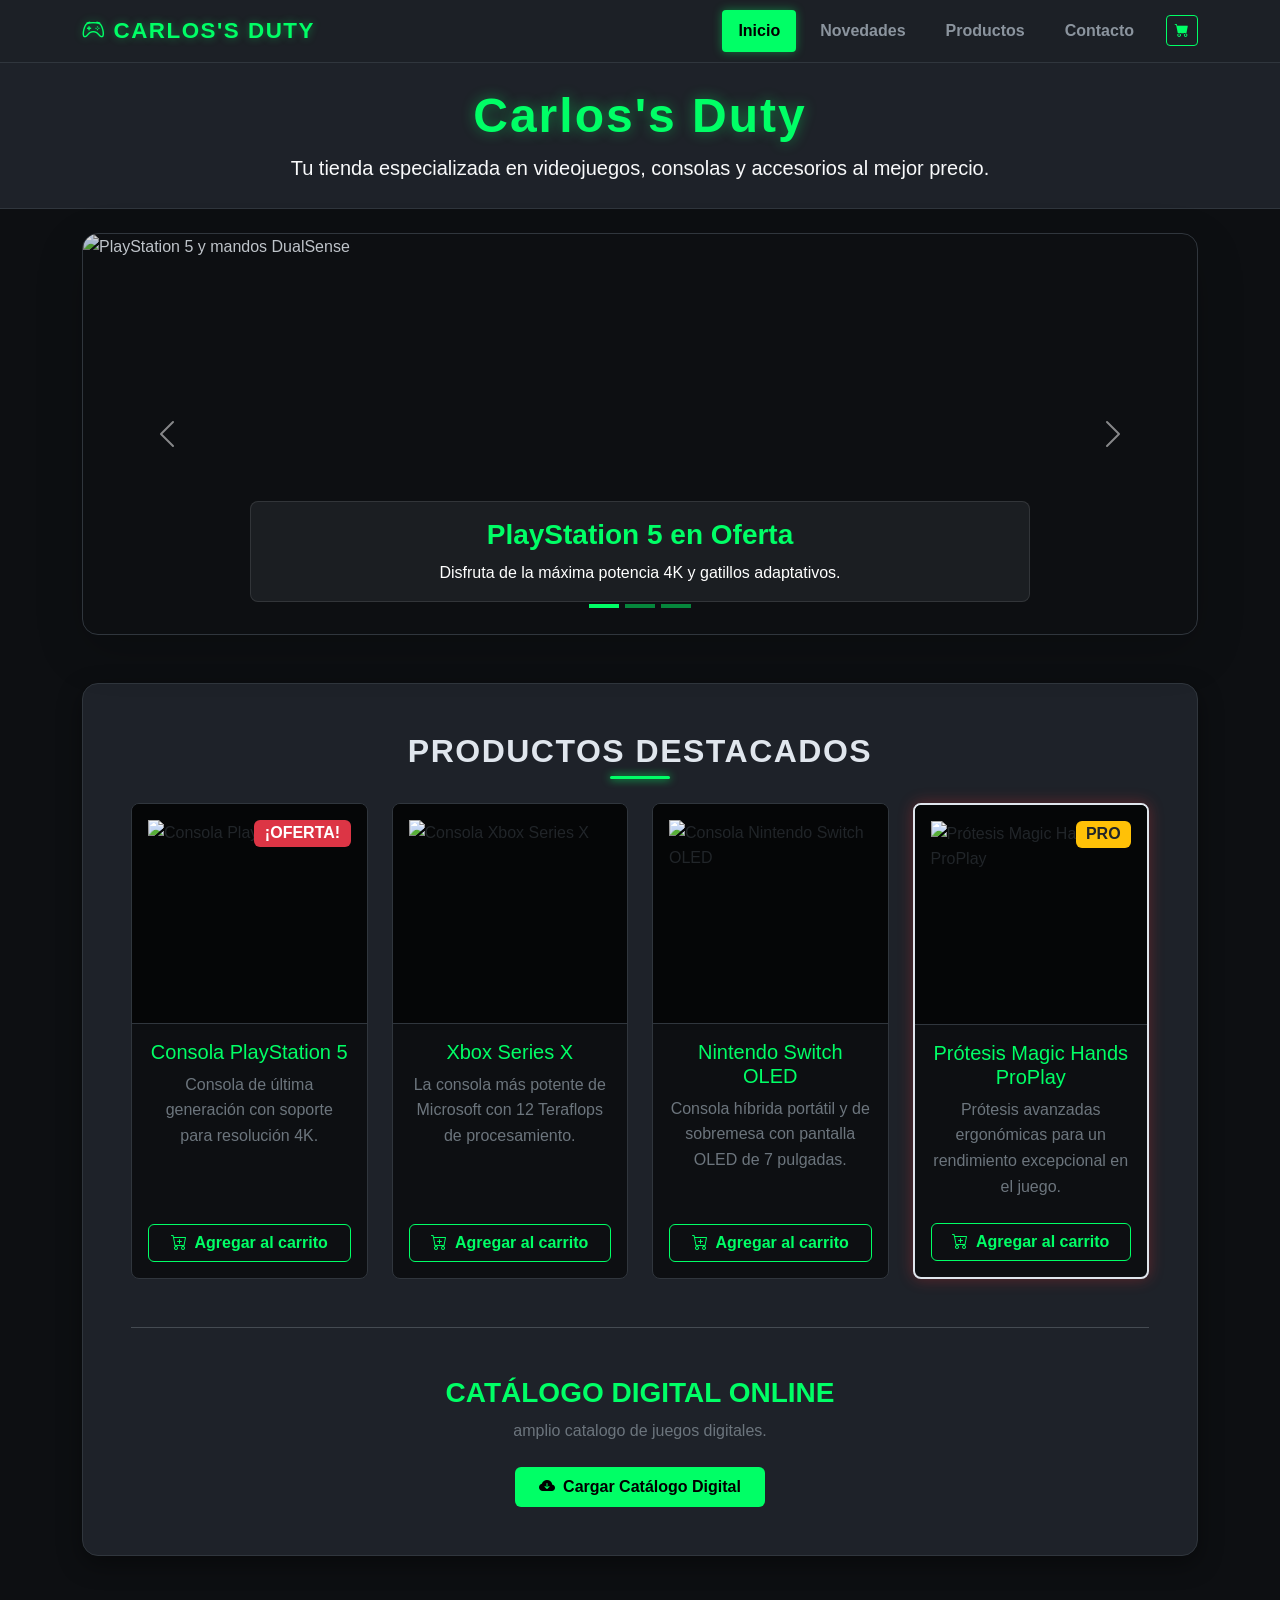
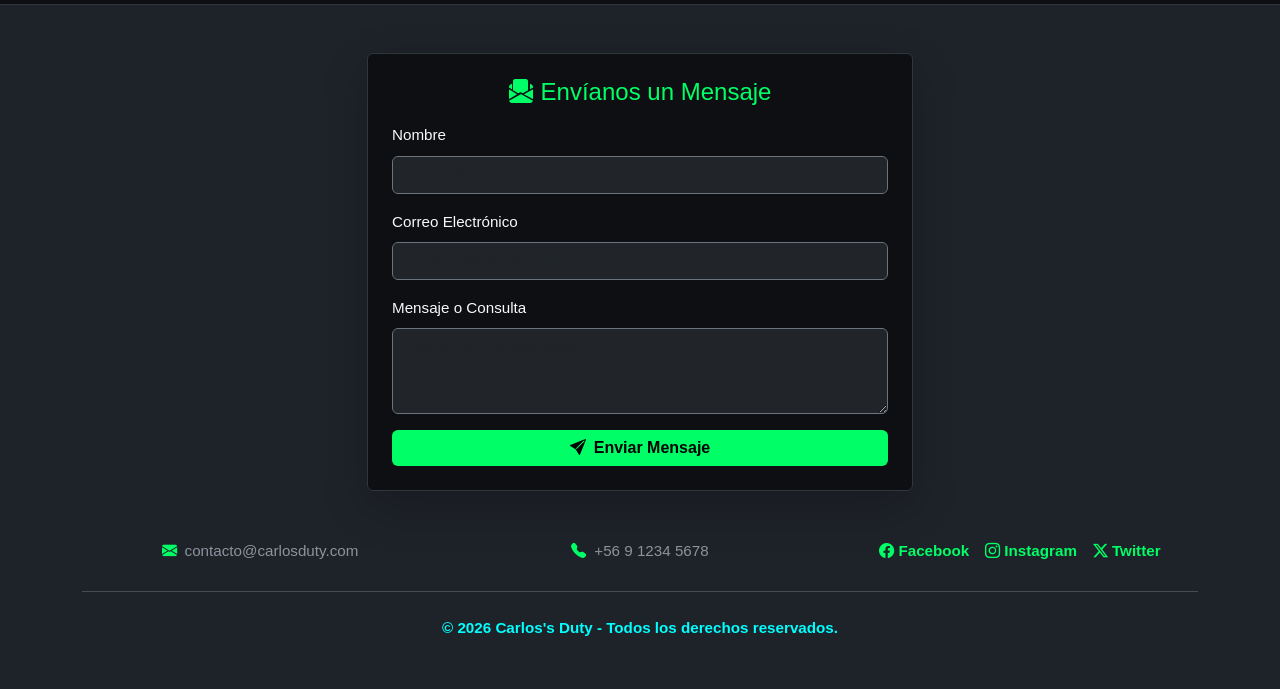
==== commit 2f499879: "implementacion de javascript(eventos de mouse, carga dinamica de elementos, y manipulacion de DOM)" ====
--- a/index.html
+++ b/index.html
@@ -51,6 +51,12 @@
                         </li>
                         <li class="nav-item">
                             <a class="nav-link" href="#contacto">Contacto</a>
+                        </li>
+                        <li class="nav-item d-flex align-items-center ms-lg-2 mt-2 mt-lg-0">
+                            <a href="#productos" class="btn btn-outline-neon btn-sm position-relative" title="Carrito de Compras">
+                                <i class="bi bi-cart-fill"></i>
+                                <span id="contador-carrito" class="position-absolute top-0 start-100 translate-middle badge rounded-pill bg-danger d-none">0</span>
+                            </a>
                         </li>
                     </ul>
                 </div>
@@ -128,10 +134,9 @@
             </div>
         </section>
 
-        <!-- ==========================================
+        <!-- 
              3. SECCIÓN PRINCIPAL: PRODUCTOS DESTACADOS
-             Sistema de Cuadrícula (Grid) y Tarjetas (Cards)
-             ========================================== -->
+             Sistema de Cuadrícula (Grid) y Tarjetas (Cards)-->
         <section id="productos" class="container my-5">
             <div class="section-wrapper p-4 p-md-5 rounded-4">
                 <h2 class="text-center text-uppercase fw-bold mb-4 section-title">Productos destacados</h2>
@@ -150,7 +155,7 @@
                             <div class="card-body d-flex flex-column text-center">
                                 <h3 class="card-title h5 text-neon">Consola PlayStation 5</h3>
                                 <p class="card-text text-secondary flex-grow-1">Consola de última generación con soporte para resolución 4K.</p>
-                                <a href="#contacto" class="btn btn-outline-neon mt-2">Ver Detalles</a>
+                                <button type="button" class="btn btn-outline-neon mt-2"><i class="bi bi-cart-plus me-1"></i> Agregar al carrito</button>
                             </div>
                         </div>
                     </div>
@@ -165,7 +170,7 @@
                             <div class="card-body d-flex flex-column text-center">
                                 <h3 class="card-title h5 text-neon">Xbox Series X</h3>
                                 <p class="card-text text-secondary flex-grow-1">La consola más potente de Microsoft con 12 Teraflops de procesamiento.</p>
-                                <a href="#contacto" class="btn btn-outline-neon mt-2">Ver Detalles</a>
+                                <button type="button" class="btn btn-outline-neon mt-2"><i class="bi bi-cart-plus me-1"></i> Agregar al carrito</button>
                             </div>
                         </div>
                     </div>
@@ -180,7 +185,7 @@
                             <div class="card-body d-flex flex-column text-center">
                                 <h3 class="card-title h5 text-neon">Nintendo Switch OLED</h3>
                                 <p class="card-text text-secondary flex-grow-1">Consola híbrida portátil y de sobremesa con pantalla OLED de 7 pulgadas.</p>
-                                <a href="#contacto" class="btn btn-outline-neon mt-2">Ver Detalles</a>
+                                <button type="button" class="btn btn-outline-neon mt-2"><i class="bi bi-cart-plus me-1"></i> Agregar al carrito</button>
                             </div>
                         </div>
                     </div>
@@ -196,21 +201,69 @@
                             <div class="card-body d-flex flex-column text-center">
                                 <h3 class="card-title h5 text-neon">Prótesis Magic Hands ProPlay</h3>
                                 <p class="card-text text-secondary flex-grow-1">Prótesis avanzadas ergonómicas para un rendimiento excepcional en el juego.</p>
-                                <a href="#contacto" class="btn btn-neon mt-2">Ver Detalles</a>
-                            </div>
-                        </div>
-                    </div>
-
-                </div>
+                                <button type="button" class="btn btn-outline-neon mt-2"><i class="bi bi-cart-plus me-1"></i> Agregar al carrito</button>
+                            </div>
+                        </div>
+                    </div>
+
+                </div>
+
+                <!-- ==========================================
+                     SECCIÓN DINÁMICA CON FETCH API
+                     ========================================== -->
+                <div class="mt-5 text-center">
+                    <hr class="my-5 border-secondary opacity-50">
+                    <h3 class="text-uppercase fw-bold text-neon mb-2">Catálogo Digital Online</h3>
+                    <p class="text-secondary mb-4">amplio catalogo de juegos digitales.</p>
+                    
+                    <button id="btn-cargar-juegos" class="btn btn-neon px-4 py-2 mb-4">
+                        <i class="bi bi-cloud-arrow-down-fill me-2"></i>Cargar Catálogo Digital
+                    </button>
+
+                    <!-- Spinner de carga -->
+                    <div id="fetch-spinner" class="spinner-border text-neon d-none mb-3" role="status">
+                        <span class="visually-hidden">Cargando datos...</span>
+                    </div>
+
+                    <!-- Contenedor donde se insertan los elementos dinámicamente -->
+                    <div id="contenedor-catalogo-fetch" class="row g-4 text-start"></div>
+                </div>
+
             </div>
         </section>
     </main>
 
-    <!-- ==========================================
-         4. PIE DE PÁGINA (FOOTER RESPONSIVO)
-         ========================================== -->
+    <!-- 4. PIE DE PÁGINA (FOOTER RESPONSIVO)-->
     <footer id="contacto" class="custom-footer py-5 mt-auto">
         <div class="container text-center">
+
+            <!-- Formulario interactivo (Manipulación DOM y Evento submit) -->
+            <div class="row justify-content-center mb-5">
+                <div class="col-12 col-md-8 col-lg-6">
+                    <div class="card p-4 shadow-lg text-start" style="background-color: var(--bg-principal); border: var(--border-thin);">
+                        <h3 class="h4 text-neon mb-3 text-center"><i class="bi bi-envelope-paper-fill me-2"></i>Envíanos un Mensaje</h3>
+                        <form id="form-contacto">
+                            <div class="mb-3">
+                                <label for="nombreContacto" class="form-label text-light">Nombre</label>
+                                <input type="text" class="form-control bg-dark text-light border-secondary" id="nombreContacto" placeholder="Tu nombre" required>
+                            </div>
+                            <div class="mb-3">
+                                <label for="emailContacto" class="form-label text-light">Correo Electrónico</label>
+                                <input type="email" class="form-control bg-dark text-light border-secondary" id="emailContacto" placeholder="nombre@correo.com" required>
+                            </div>
+                            <div class="mb-3">
+                                <label for="mensajeContacto" class="form-label text-light">Mensaje o Consulta</label>
+                                <textarea class="form-control bg-dark text-light border-secondary" id="mensajeContacto" rows="3" placeholder="Escribe tu consulta aquí..." required></textarea>
+                            </div>
+                            <button type="submit" class="btn btn-neon w-100">
+                                <i class="bi bi-send-fill me-2"></i>Enviar Mensaje
+                            </button>
+                            <div id="mensaje-formulario" class="d-none"></div>
+                        </form>
+                    </div>
+                </div>
+            </div>
+
             <div class="row gy-3 justify-content-center">
                 <div class="col-12 col-md-4">
                     <p class="mb-1"><i class="bi bi-envelope-fill me-2 text-neon"></i>contacto@carlosduty.com</p>
@@ -243,6 +296,9 @@
     <script src="https://cdn.jsdelivr.net/npm/bootstrap@5.3.3/dist/js/bootstrap.bundle.min.js"
         integrity="sha384-YvpcrYf0tY3lHB60NNkmXc5s9fDVZLESaAA55NDzOxhy9GkcIdslK1eN7N6jIeHz"
         crossorigin="anonymous"></script>
+
+    <!-- Script de interactividad personalizado (DOM, Eventos y Fetch API) -->
+    <script src="assets/js/app.js"></script>
 </body>
 
 </html>
--- a/css/style.css
+++ b/css/style.css
@@ -161,6 +161,7 @@
     border: var(--border-thin) !important;
     border-radius: var(--radius-lg) !important;
     overflow: hidden;
+    position: relative;
     transition: transform 0.3s ease, border-color 0.3s ease, box-shadow 0.3s ease;
 }
 
@@ -168,6 +169,12 @@
     transform: translateY(-6px);
     border-color: var(--verde-neon) !important;
     box-shadow: 0 8px 20px var(--sombra-verde-suave);
+    z-index: 5;
+}
+
+.product-card .badge {
+    z-index: 3;
+    pointer-events: none;
 }
 
 .card-img-wrapper {
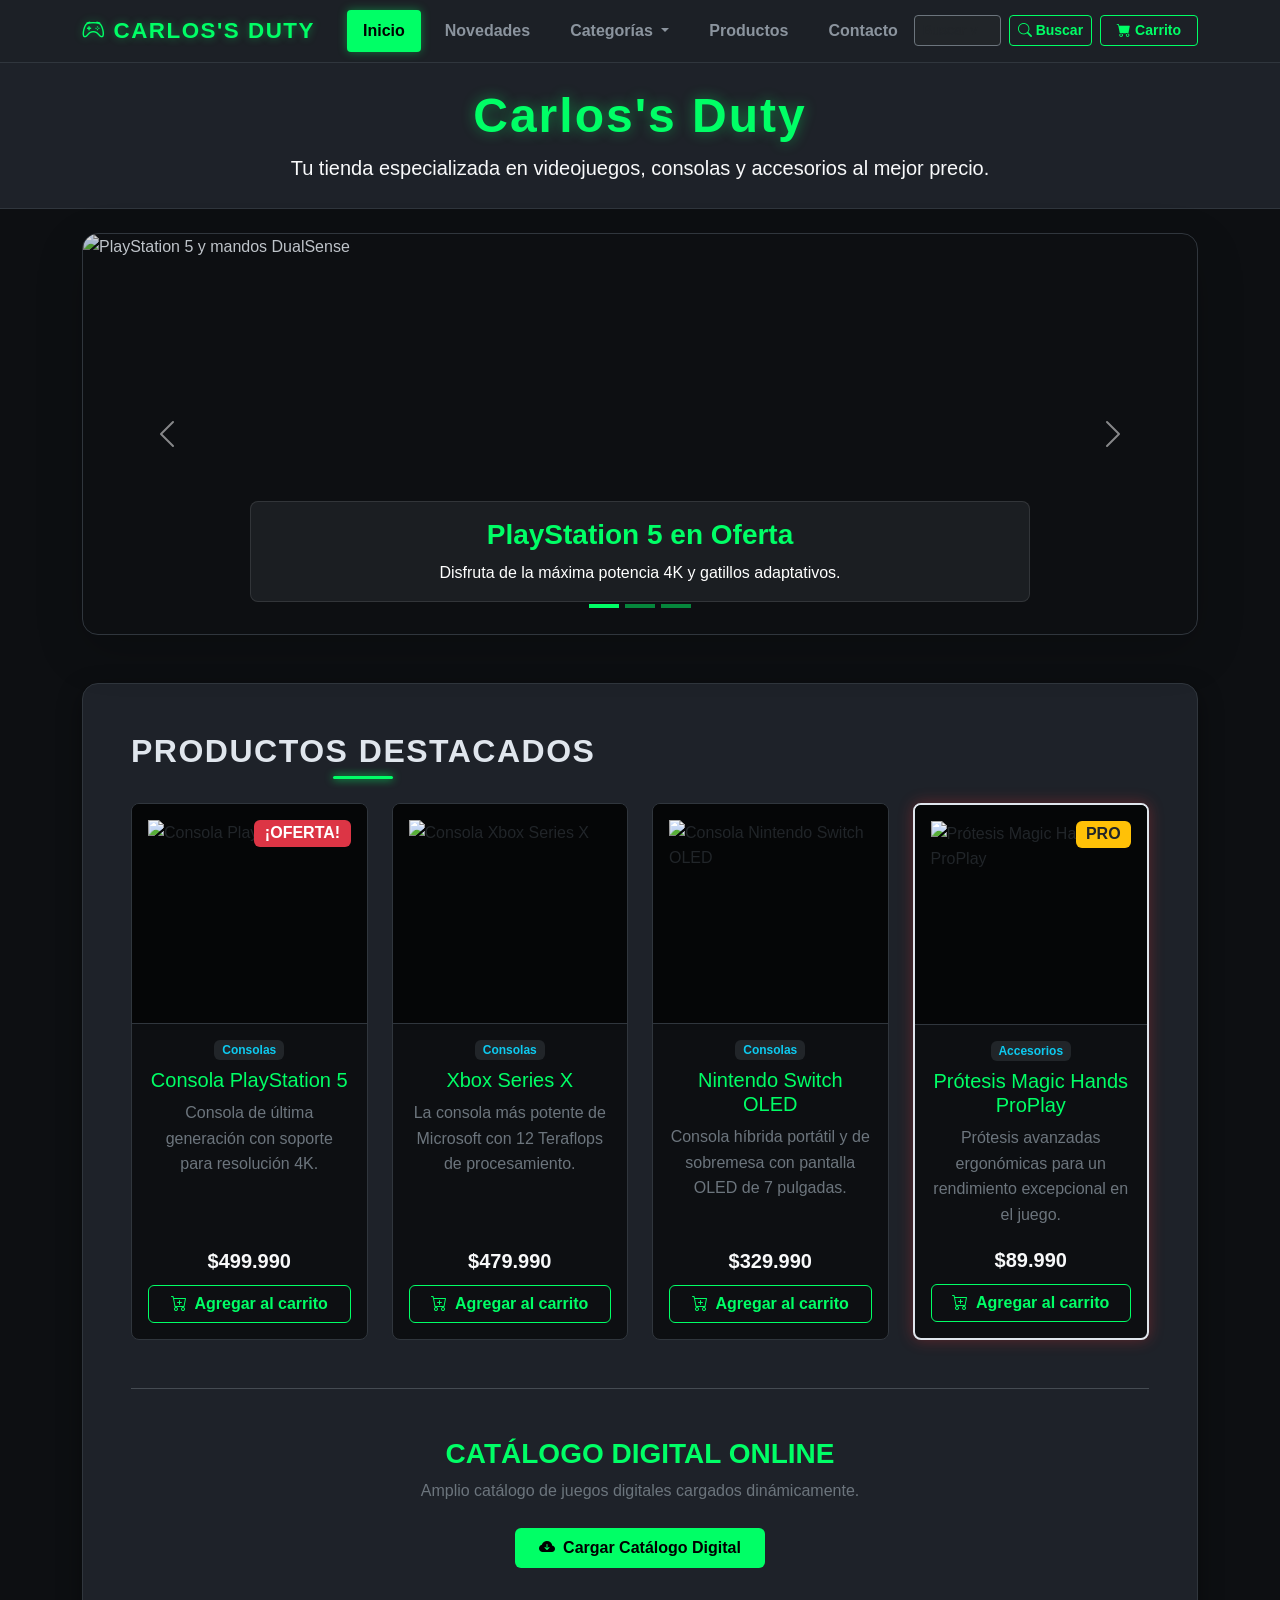
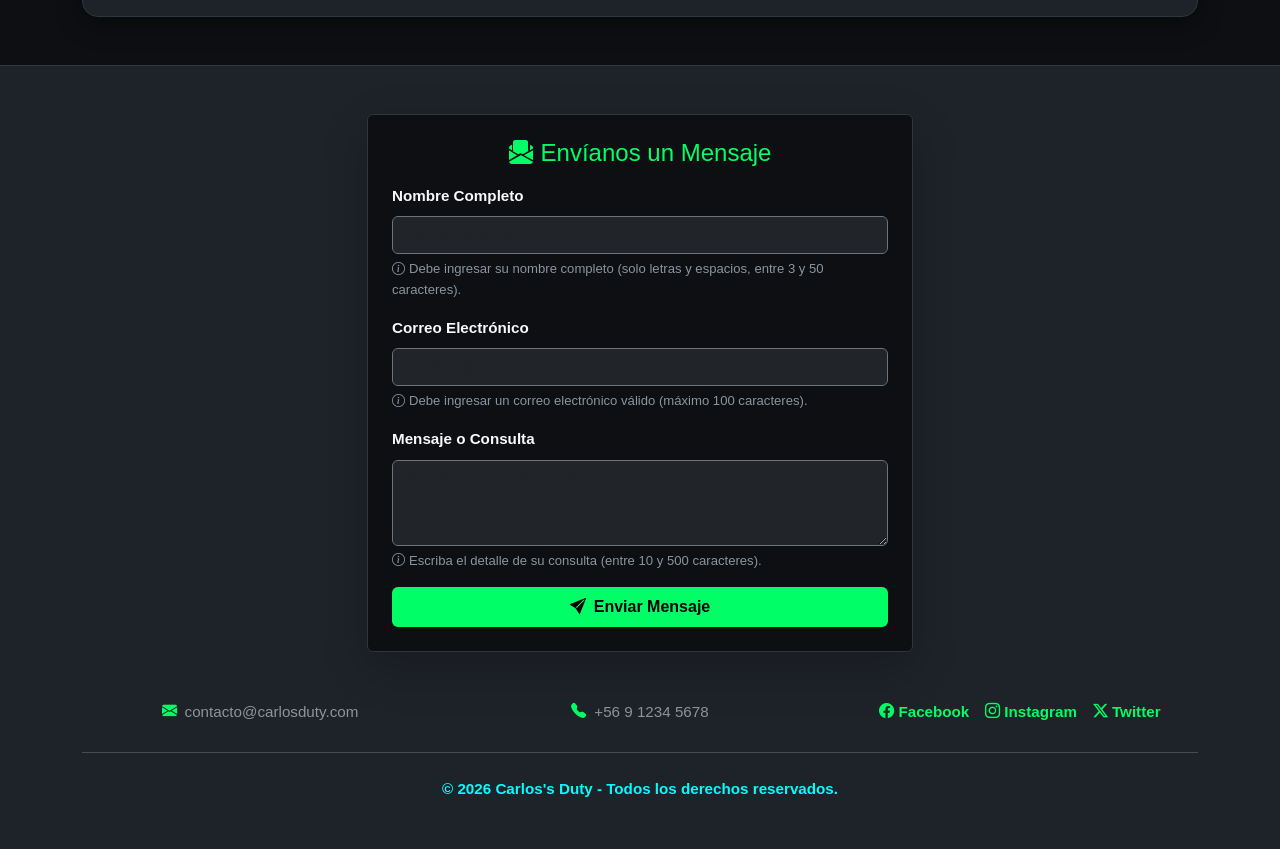
==== commit 38e257ed: "implementacion de interaccion con el carrito de compras, validación de inputs" ====
--- a/index.html
+++ b/index.html
@@ -10,10 +10,8 @@
     <link href="https://cdn.jsdelivr.net/npm/bootstrap@5.3.3/dist/css/bootstrap.min.css" rel="stylesheet"
         integrity="sha384-QWTKZyjpPEjISv5WaRU9OFeRpok6YctnYmDr5pNlyT2bRjXh0JMhjY6hW+ALEwIH" crossorigin="anonymous">
 
-    <!-- Bootstrap Icons (Opcional para mejorar la interfaz visual) -->
     <link rel="stylesheet" href="https://cdn.jsdelivr.net/npm/bootstrap-icons@1.11.3/font/bootstrap-icons.min.css">
 
-    <!-- Estilos personalizados -->
     <link rel="stylesheet" href="css/style.css">
 </head>
 
@@ -23,11 +21,11 @@
          1. BARRA DE NAVEGACIÓN (NAVBAR RESPONSIVA)
          ========================================== -->
     <header id="inicio">
-        <nav class="navbar navbar-expand-lg navbar-dark custom-navbar sticky-top">
+        <nav class="navbar navbar-expand-lg navbar-dark custom-navbar sticky-top" aria-label="Navegación principal">
             <div class="container">
                 <!-- Marca / Logo -->
                 <a class="navbar-brand text-uppercase fw-bold brand-logo" href="#inicio">
-                    <i class="bi bi-controller me-2 text-neon"></i>Carlos's Duty
+                    <i class="bi bi-controller me-2 text-neon" aria-hidden="true"></i>Carlos's Duty
                 </a>
 
                 <!-- Botón hamburguesa para dispositivos móviles -->
@@ -38,13 +36,26 @@
                 </button>
 
                 <!-- Enlaces del menú colapsable -->
-                <div class="collapse navbar-collapse justify-content-end" id="navbarNavegacion">
-                    <ul class="navbar-nav mb-2 mb-lg-0 gap-lg-2">
+                <div class="collapse navbar-collapse justify-content-between" id="navbarNavegacion">
+                    <ul class="navbar-nav mb-2 mb-lg-0 gap-lg-2 ms-lg-3">
                         <li class="nav-item">
                             <a class="nav-link active" aria-current="page" href="#inicio">Inicio</a>
                         </li>
                         <li class="nav-item">
                             <a class="nav-link" href="#carrusel-promos">Novedades</a>
+                        </li>
+                        <!-- Categorías simuladas en Dropdown -->
+                        <li class="nav-item dropdown">
+                            <a class="nav-link dropdown-toggle" href="#" id="navbarDropdownCategorias" role="button" data-bs-toggle="dropdown" aria-expanded="false">
+                                Categorías
+                            </a>
+                            <ul class="dropdown-menu dropdown-menu-dark" aria-labelledby="navbarDropdownCategorias">
+                                <li><a class="dropdown-item" href="#productos"><i class="bi bi-controller me-2"></i>Consolas</a></li>
+                                <li><a class="dropdown-item" href="#productos"><i class="bi bi-disc me-2"></i>Videojuegos</a></li>
+                                <li><a class="dropdown-item" href="#productos"><i class="bi bi-headset me-2"></i>Accesorios</a></li>
+                                <li><hr class="dropdown-divider border-secondary"></li>
+                                <li><a class="dropdown-item" href="#contenedor-catalogo-fetch"><i class="bi bi-gift me-2"></i>Tarjetas & Digital</a></li>
+                            </ul>
                         </li>
                         <li class="nav-item">
                             <a class="nav-link" href="#productos">Productos</a>
@@ -52,13 +63,29 @@
                         <li class="nav-item">
                             <a class="nav-link" href="#contacto">Contacto</a>
                         </li>
-                        <li class="nav-item d-flex align-items-center ms-lg-2 mt-2 mt-lg-0">
-                            <a href="#productos" class="btn btn-outline-neon btn-sm position-relative" title="Carrito de Compras">
-                                <i class="bi bi-cart-fill"></i>
-                                <span id="contador-carrito" class="position-absolute top-0 start-100 translate-middle badge rounded-pill bg-danger d-none">0</span>
-                            </a>
-                        </li>
                     </ul>
+
+                    <!-- Formulario de búsqueda (Evento submit) y botón del Carrito -->
+                    <div class="d-flex flex-column flex-lg-row align-items-lg-center gap-2 mt-2 mt-lg-0">
+                        <form id="form-busqueda" class="d-flex gap-2" role="search" aria-label="Búsqueda de productos">
+                            <input class="form-control form-control-sm bg-dark text-light border-secondary" 
+                                   type="search" id="input-busqueda" placeholder="Buscar videojuegos, consolas..." 
+                                   aria-label="Término de búsqueda de productos" maxlength="60" autocomplete="off" required>
+                            <button class="btn btn-outline-neon btn-sm d-flex align-items-center gap-1" type="submit" aria-label="Ejecutar búsqueda">
+                                <i class="bi bi-search" aria-hidden="true"></i>
+                                <span class="d-none d-sm-inline">Buscar</span>
+                            </button>
+                        </form>
+
+                        <!-- Botón para abrir el panel del Carrito de Compras -->
+                        <button type="button" id="btn-abrir-carrito" class="btn btn-outline-neon btn-sm position-relative d-flex align-items-center justify-content-center px-3 py-1"
+                            data-bs-toggle="offcanvas" data-bs-target="#offcanvasCarrito" aria-controls="offcanvasCarrito"
+                            aria-label="Ver carrito de compras">
+                            <i class="bi bi-cart-fill me-1" aria-hidden="true"></i>
+                            <span class="d-inline">Carrito</span>
+                            <span id="contador-carrito" class="position-absolute top-0 start-100 translate-middle badge rounded-pill bg-danger d-none">0</span>
+                        </button>
+                    </div>
                 </div>
             </div>
         </nav>
@@ -77,7 +104,7 @@
              2. CARRUSEL DE IMÁGENES (CAROUSEL BOOTSTRAP 5)
              Transición automática cada 3 segundos (3000 ms)
              ========================================== -->
-        <section id="carrusel-promos" class="container my-4">
+        <section id="carrusel-promos" class="container my-4" aria-label="Carrusel de promociones destacadas">
             <div id="carruselVideojuegos" class="carousel slide carousel-fade shadow-lg rounded-4 overflow-hidden"
                 data-bs-ride="carousel">
                 <!-- Indicadores inferiores -->
@@ -122,14 +149,12 @@
 
                 <!-- Controles Anterior / Siguiente -->
                 <button class="carousel-control-prev" type="button" data-bs-target="#carruselVideojuegos"
-                    data-bs-slide="prev">
-                    <span class="carousel-control-prev-icon" aria-label="Anterior"></span>
-                    <span class="visually-hidden">Anterior</span>
+                    data-bs-slide="prev" aria-label="Diapositiva anterior">
+                    <span class="carousel-control-prev-icon" aria-hidden="true"></span>
                 </button>
                 <button class="carousel-control-next" type="button" data-bs-target="#carruselVideojuegos"
-                    data-bs-slide="next">
-                    <span class="carousel-control-next-icon" aria-label="Siguiente"></span>
-                    <span class="visually-hidden">Siguiente</span>
+                    data-bs-slide="next" aria-label="Siguiente diapositiva">
+                    <span class="carousel-control-next-icon" aria-hidden="true"></span>
                 </button>
             </div>
         </section>
@@ -137,73 +162,107 @@
         <!-- 
              3. SECCIÓN PRINCIPAL: PRODUCTOS DESTACADOS
              Sistema de Cuadrícula (Grid) y Tarjetas (Cards)-->
-        <section id="productos" class="container my-5">
+        <section id="productos" class="container my-5" aria-labelledby="titulo-productos">
             <div class="section-wrapper p-4 p-md-5 rounded-4">
-                <h2 class="text-center text-uppercase fw-bold mb-4 section-title">Productos destacados</h2>
+                <div class="d-flex flex-column flex-md-row justify-content-between align-items-center mb-4 gap-3">
+                    <h2 id="titulo-productos" class="text-uppercase fw-bold m-0 section-title">Productos destacados</h2>
+                    
+                    <!-- Botón para resetear filtros si se ha buscado -->
+                    <button id="btn-mostrar-todos" class="btn btn-sm btn-outline-secondary d-none" type="button">
+                        <i class="bi bi-arrow-counterclockwise me-1"></i>Mostrar todos los productos
+                    </button>
+                </div>
+
+                <!-- Mensaje de estado de búsqueda / alerta de resultados -->
+                <div id="alerta-busqueda" class="d-none mb-4" role="status" aria-live="polite"></div>
 
                 <!-- Cuadrícula responsiva de Bootstrap (col-12 en móviles, col-sm-6 en tabletas, col-lg-3 en desktop) -->
-                <div class="row g-4">
+                <div id="contenedor-productos-estaticos" class="row g-4">
                     
                     <!-- Producto 1: Consola PlayStation 5 -->
-                    <div class="col-12 col-sm-6 col-lg-3 d-flex align-items-stretch">
-                        <div class="card product-card w-100 position-relative">
+                    <div class="col-12 col-sm-6 col-lg-3 d-flex align-items-stretch item-producto" 
+                         data-id="prod-1" data-titulo="Consola PlayStation 5" data-categoria="Consolas / PlayStation" data-precio="499990" data-imagen="https://images.unsplash.com/photo-1679813553141-5621567f95e8?q=80&w=435&auto=format&fit=crop">
+                        <article class="card product-card w-100 position-relative h-100">
                             <span class="badge bg-danger position-absolute top-0 end-0 m-3 fs-6">¡OFERTA!</span>
                             <div class="card-img-wrapper">
                                 <img src="https://images.unsplash.com/photo-1679813553141-5621567f95e8?q=80&w=435&auto=format&fit=crop"
-                                    class="card-img-top p-3" alt="Consola PlayStation 5">
+                                    class="card-img-top p-3" alt="Consola PlayStation 5" loading="lazy">
                             </div>
                             <div class="card-body d-flex flex-column text-center">
+                                <span class="badge bg-dark text-info mb-2 align-self-center">Consolas</span>
                                 <h3 class="card-title h5 text-neon">Consola PlayStation 5</h3>
                                 <p class="card-text text-secondary flex-grow-1">Consola de última generación con soporte para resolución 4K.</p>
-                                <button type="button" class="btn btn-outline-neon mt-2"><i class="bi bi-cart-plus me-1"></i> Agregar al carrito</button>
-                            </div>
-                        </div>
+                                <p class="fw-bold text-light fs-5 mb-2">$499.990</p>
+                                <button type="button" class="btn btn-outline-neon mt-auto btn-agregar-carrito" 
+                                    aria-label="Agregar Consola PlayStation 5 al carrito">
+                                    <i class="bi bi-cart-plus me-1" aria-hidden="true"></i> Agregar al carrito
+                                </button>
+                            </div>
+                        </article>
                     </div>
 
                     <!-- Producto 2: Xbox Series X -->
-                    <div class="col-12 col-sm-6 col-lg-3 d-flex align-items-stretch">
-                        <div class="card product-card w-100">
+                    <div class="col-12 col-sm-6 col-lg-3 d-flex align-items-stretch item-producto" 
+                         data-id="prod-2" data-titulo="Xbox Series X" data-categoria="Consolas / Xbox" data-precio="479990" data-imagen="https://images.unsplash.com/photo-1683823362932-6f7599661d22?q=80&w=387&auto=format&fit=crop">
+                        <article class="card product-card w-100 h-100">
                             <div class="card-img-wrapper">
                                 <img src="https://images.unsplash.com/photo-1683823362932-6f7599661d22?q=80&w=387&auto=format&fit=crop"
-                                    class="card-img-top p-3" alt="Consola Xbox Series X">
+                                    class="card-img-top p-3" alt="Consola Xbox Series X" loading="lazy">
                             </div>
                             <div class="card-body d-flex flex-column text-center">
+                                <span class="badge bg-dark text-info mb-2 align-self-center">Consolas</span>
                                 <h3 class="card-title h5 text-neon">Xbox Series X</h3>
                                 <p class="card-text text-secondary flex-grow-1">La consola más potente de Microsoft con 12 Teraflops de procesamiento.</p>
-                                <button type="button" class="btn btn-outline-neon mt-2"><i class="bi bi-cart-plus me-1"></i> Agregar al carrito</button>
-                            </div>
-                        </div>
+                                <p class="fw-bold text-light fs-5 mb-2">$479.990</p>
+                                <button type="button" class="btn btn-outline-neon mt-auto btn-agregar-carrito" 
+                                    aria-label="Agregar Xbox Series X al carrito">
+                                    <i class="bi bi-cart-plus me-1" aria-hidden="true"></i> Agregar al carrito
+                                </button>
+                            </div>
+                        </article>
                     </div>
 
                     <!-- Producto 3: Nintendo Switch OLED -->
-                    <div class="col-12 col-sm-6 col-lg-3 d-flex align-items-stretch">
-                        <div class="card product-card w-100">
+                    <div class="col-12 col-sm-6 col-lg-3 d-flex align-items-stretch item-producto" 
+                         data-id="prod-3" data-titulo="Nintendo Switch OLED" data-categoria="Consolas / Nintendo" data-precio="329990" data-imagen="https://images.unsplash.com/photo-1612036781124-847f8939b154?q=80&w=870&auto=format&fit=crop">
+                        <article class="card product-card w-100 h-100">
                             <div class="card-img-wrapper">
                                 <img src="https://images.unsplash.com/photo-1612036781124-847f8939b154?q=80&w=870&auto=format&fit=crop"
-                                    class="card-img-top p-3" alt="Consola Nintendo Switch OLED">
+                                    class="card-img-top p-3" alt="Consola Nintendo Switch OLED" loading="lazy">
                             </div>
                             <div class="card-body d-flex flex-column text-center">
+                                <span class="badge bg-dark text-info mb-2 align-self-center">Consolas</span>
                                 <h3 class="card-title h5 text-neon">Nintendo Switch OLED</h3>
                                 <p class="card-text text-secondary flex-grow-1">Consola híbrida portátil y de sobremesa con pantalla OLED de 7 pulgadas.</p>
-                                <button type="button" class="btn btn-outline-neon mt-2"><i class="bi bi-cart-plus me-1"></i> Agregar al carrito</button>
-                            </div>
-                        </div>
+                                <p class="fw-bold text-light fs-5 mb-2">$329.990</p>
+                                <button type="button" class="btn btn-outline-neon mt-auto btn-agregar-carrito" 
+                                    aria-label="Agregar Nintendo Switch OLED al carrito">
+                                    <i class="bi bi-cart-plus me-1" aria-hidden="true"></i> Agregar al carrito
+                                </button>
+                            </div>
+                        </article>
                     </div>
 
                     <!-- Producto 4: Prótesis Magic Hands ProPlay -->
-                    <div class="col-12 col-sm-6 col-lg-3 d-flex align-items-stretch">
-                        <div class="card product-card featured-product w-100 position-relative">
+                    <div class="col-12 col-sm-6 col-lg-3 d-flex align-items-stretch item-producto" 
+                         data-id="prod-4" data-titulo="Prótesis Magic Hands ProPlay" data-categoria="Accesorios / ProPlay" data-precio="89990" data-imagen="https://images.unsplash.com/photo-1581090464777-f3220bbe1b8b?q=80&w=387&auto=format&fit=crop">
+                        <article class="card product-card featured-product w-100 position-relative h-100">
                             <span class="badge bg-warning text-dark position-absolute top-0 end-0 m-3 fs-6">PRO</span>
                             <div class="card-img-wrapper">
                                 <img src="https://images.unsplash.com/photo-1581090464777-f3220bbe1b8b?q=80&w=387&auto=format&fit=crop"
-                                    class="card-img-top p-3" alt="Prótesis Magic Hands ProPlay">
+                                    class="card-img-top p-3" alt="Prótesis Magic Hands ProPlay" loading="lazy">
                             </div>
                             <div class="card-body d-flex flex-column text-center">
+                                <span class="badge bg-dark text-info mb-2 align-self-center">Accesorios</span>
                                 <h3 class="card-title h5 text-neon">Prótesis Magic Hands ProPlay</h3>
                                 <p class="card-text text-secondary flex-grow-1">Prótesis avanzadas ergonómicas para un rendimiento excepcional en el juego.</p>
-                                <button type="button" class="btn btn-outline-neon mt-2"><i class="bi bi-cart-plus me-1"></i> Agregar al carrito</button>
-                            </div>
-                        </div>
+                                <p class="fw-bold text-light fs-5 mb-2">$89.990</p>
+                                <button type="button" class="btn btn-outline-neon mt-auto btn-agregar-carrito" 
+                                    aria-label="Agregar Prótesis Magic Hands ProPlay al carrito">
+                                    <i class="bi bi-cart-plus me-1" aria-hidden="true"></i> Agregar al carrito
+                                </button>
+                            </div>
+                        </article>
                     </div>
 
                 </div>
@@ -214,23 +273,65 @@
                 <div class="mt-5 text-center">
                     <hr class="my-5 border-secondary opacity-50">
                     <h3 class="text-uppercase fw-bold text-neon mb-2">Catálogo Digital Online</h3>
-                    <p class="text-secondary mb-4">amplio catalogo de juegos digitales.</p>
+                    <p class="text-secondary mb-4">Amplio catálogo de juegos digitales cargados dinámicamente.</p>
                     
-                    <button id="btn-cargar-juegos" class="btn btn-neon px-4 py-2 mb-4">
-                        <i class="bi bi-cloud-arrow-down-fill me-2"></i>Cargar Catálogo Digital
+                    <button id="btn-cargar-juegos" class="btn btn-neon px-4 py-2 mb-4" type="button" aria-label="Cargar catálogo digital">
+                        <i class="bi bi-cloud-arrow-down-fill me-2" aria-hidden="true"></i>Cargar Catálogo Digital
                     </button>
 
-                    <!-- Spinner de carga -->
+                    <!-- Spinner de carga accesible -->
                     <div id="fetch-spinner" class="spinner-border text-neon d-none mb-3" role="status">
-                        <span class="visually-hidden">Cargando datos...</span>
+                        <span class="visually-hidden">Cargando datos del catálogo...</span>
                     </div>
 
                     <!-- Contenedor donde se insertan los elementos dinámicamente -->
-                    <div id="contenedor-catalogo-fetch" class="row g-4 text-start"></div>
+                    <div id="contenedor-catalogo-fetch" class="row g-4 text-start" aria-live="polite"></div>
                 </div>
 
             </div>
         </section>
+
+        <!-- ==========================================
+             ÁREA DESIGNADA: OFFCANVAS / RESUMEN DEL CARRITO DE COMPRAS
+             ========================================== -->
+        <aside class="offcanvas offcanvas-end bg-dark text-light border-start border-secondary" tabindex="-1" 
+               id="offcanvasCarrito" aria-labelledby="offcanvasCarritoLabel">
+            <div class="offcanvas-header border-bottom border-secondary">
+                <h2 class="offcanvas-title h5 text-neon d-flex align-items-center gap-2 m-0" id="offcanvasCarritoLabel">
+                    <i class="bi bi-cart3 text-neon" aria-hidden="true"></i>
+                    Carrito de Compras
+                </h2>
+                <button type="button" class="btn-close btn-close-white" data-bs-dismiss="offcanvas" aria-label="Cerrar carrito"></button>
+            </div>
+            
+            <div class="offcanvas-body d-flex flex-column p-3">
+                <!-- Lista dinámica de productos agregados -->
+                <div id="lista-carrito" class="flex-grow-1 overflow-y-auto mb-3" aria-live="polite">
+                    <!-- Se inyecta dinámicamente con JavaScript -->
+                </div>
+
+                <!-- Resumen y acciones del carrito -->
+                <div id="resumen-carrito" class="border-top border-secondary pt-3 mt-auto">
+                    <div class="d-flex justify-content-between align-items-center mb-2">
+                        <span class="text-secondary">Cantidad de productos:</span>
+                        <strong id="resumen-cantidad" class="text-light fs-6">0 unidades</strong>
+                    </div>
+                    <div class="d-flex justify-content-between align-items-center mb-3">
+                        <span class="text-light fw-semibold fs-5">Total a pagar:</span>
+                        <span id="resumen-total" class="text-neon fw-bold fs-4">$0</span>
+                    </div>
+                    
+                    <div class="d-grid gap-2">
+                        <button id="btn-finalizar-compra" class="btn btn-neon py-2 fw-bold" type="button" disabled>
+                            <i class="bi bi-credit-card-fill me-2" aria-hidden="true"></i>Finalizar Compra
+                        </button>
+                        <button id="btn-vaciar-carrito" class="btn btn-outline-danger btn-sm" type="button" disabled>
+                            <i class="bi bi-trash3-fill me-1" aria-hidden="true"></i>Vaciar Carrito
+                        </button>
+                    </div>
+                </div>
+            </div>
+        </aside>
     </main>
 
     <!-- 4. PIE DE PÁGINA (FOOTER RESPONSIVO)-->
@@ -242,23 +343,50 @@
                 <div class="col-12 col-md-8 col-lg-6">
                     <div class="card p-4 shadow-lg text-start" style="background-color: var(--bg-principal); border: var(--border-thin);">
                         <h3 class="h4 text-neon mb-3 text-center"><i class="bi bi-envelope-paper-fill me-2"></i>Envíanos un Mensaje</h3>
-                        <form id="form-contacto">
+                        <form id="form-contacto" novalidate>
                             <div class="mb-3">
-                                <label for="nombreContacto" class="form-label text-light">Nombre</label>
-                                <input type="text" class="form-control bg-dark text-light border-secondary" id="nombreContacto" placeholder="Tu nombre" required>
-                            </div>
+                                <label for="nombreContacto" class="form-label text-light fw-semibold">Nombre Completo</label>
+                                <input type="text" class="form-control bg-dark text-light border-secondary" id="nombreContacto" 
+                                       placeholder="Ej: Carlos Silva" minlength="3" maxlength="50" required
+                                       aria-describedby="nombreAyuda feedbackNombre">
+                                <div id="nombreAyuda" class="form-text text-secondary small">
+                                    <i class="bi bi-info-circle me-1"></i>Debe ingresar su nombre completo (solo letras y espacios, entre 3 y 50 caracteres).
+                                </div>
+                                <div id="feedbackNombre" class="invalid-feedback">
+                                    Por favor ingrese un nombre válido (solo letras, de 3 a 50 caracteres).
+                                </div>
+                            </div>
+
                             <div class="mb-3">
-                                <label for="emailContacto" class="form-label text-light">Correo Electrónico</label>
-                                <input type="email" class="form-control bg-dark text-light border-secondary" id="emailContacto" placeholder="nombre@correo.com" required>
-                            </div>
+                                <label for="emailContacto" class="form-label text-light fw-semibold">Correo Electrónico</label>
+                                <input type="email" class="form-control bg-dark text-light border-secondary" id="emailContacto" 
+                                       placeholder="nombre@correo.com" maxlength="100" required
+                                       aria-describedby="emailAyuda feedbackEmail">
+                                <div id="emailAyuda" class="form-text text-secondary small">
+                                    <i class="bi bi-info-circle me-1"></i>Debe ingresar un correo electrónico válido (máximo 100 caracteres).
+                                </div>
+                                <div id="feedbackEmail" class="invalid-feedback">
+                                    Por favor ingrese una dirección de correo electrónico válida.
+                                </div>
+                            </div>
+
                             <div class="mb-3">
-                                <label for="mensajeContacto" class="form-label text-light">Mensaje o Consulta</label>
-                                <textarea class="form-control bg-dark text-light border-secondary" id="mensajeContacto" rows="3" placeholder="Escribe tu consulta aquí..." required></textarea>
-                            </div>
-                            <button type="submit" class="btn btn-neon w-100">
+                                <label for="mensajeContacto" class="form-label text-light fw-semibold">Mensaje o Consulta</label>
+                                <textarea class="form-control bg-dark text-light border-secondary" id="mensajeContacto" 
+                                          rows="3" placeholder="Escribe tu consulta aquí..." minlength="10" maxlength="500" required
+                                          aria-describedby="mensajeAyuda feedbackMensaje"></textarea>
+                                <div id="mensajeAyuda" class="form-text text-secondary small">
+                                    <i class="bi bi-info-circle me-1"></i>Escriba el detalle de su consulta (entre 10 y 500 caracteres).
+                                </div>
+                                <div id="feedbackMensaje" class="invalid-feedback">
+                                    El mensaje debe tener entre 10 y 500 caracteres.
+                                </div>
+                            </div>
+
+                            <button type="submit" class="btn btn-neon w-100 fw-bold py-2">
                                 <i class="bi bi-send-fill me-2"></i>Enviar Mensaje
                             </button>
-                            <div id="mensaje-formulario" class="d-none"></div>
+                            <div id="mensaje-formulario" class="d-none mt-3" role="status" aria-live="polite"></div>
                         </form>
                     </div>
                 </div>
--- a/css/style.css
+++ b/css/style.css
@@ -77,10 +77,32 @@
 }
 
 .custom-navbar .nav-link:hover,
-.custom-navbar .nav-link.active {
+.custom-navbar .nav-link.active,
+.custom-navbar .nav-link.show {
     color: var(--negro-absoluto) !important;
     background-color: var(--verde-neon);
     box-shadow: 0 0 10px var(--sombra-verde);
+}
+
+.custom-navbar .dropdown-menu-dark {
+    background-color: var(--bg-tarjeta);
+    border: var(--border-thin);
+    box-shadow: 0 8px 24px rgba(0, 0, 0, 0.7);
+    padding: 0.5rem;
+}
+
+.custom-navbar .dropdown-menu-dark .dropdown-item {
+    color: var(--plata);
+    border-radius: var(--radius-sm);
+    padding: 0.5rem 1rem;
+    font-weight: 500;
+    transition: all 0.2s ease;
+}
+
+.custom-navbar .dropdown-menu-dark .dropdown-item:hover {
+    background-color: var(--verde-neon);
+    color: var(--negro-absoluto);
+    font-weight: 600;
 }
 
 .navbar-toggler {
@@ -258,8 +280,63 @@
 }
 
 /* ==========================================
-   7. AJUSTES RESPONSIVOS COMPLEMENTARIOS
-   ========================================== */
+   7. PANEL DEL CARRITO DE COMPRAS (OFFCANVAS)
+   ========================================== */
+.offcanvas {
+    max-width: 420px;
+}
+
+#lista-carrito::-webkit-scrollbar {
+    width: 6px;
+}
+
+#lista-carrito::-webkit-scrollbar-track {
+    background: #121418;
+}
+
+#lista-carrito::-webkit-scrollbar-thumb {
+    background: var(--borde-plata);
+    border-radius: 3px;
+}
+
+#lista-carrito::-webkit-scrollbar-thumb:hover {
+    background: var(--verde-neon);
+}
+
+/* ==========================================
+   8. ESTILOS DE VALIDACIÓN Y FORMULARIOS
+   ========================================== */
+.form-control.is-valid,
+.was-validated .form-control:valid {
+    border-color: var(--verde-neon) !important;
+    box-shadow: 0 0 6px var(--sombra-verde-suave);
+}
+
+.form-control.is-invalid,
+.was-validated .form-control:invalid {
+    border-color: #ff4d4d !important;
+    box-shadow: 0 0 6px rgba(255, 77, 77, 0.25);
+}
+
+.invalid-feedback {
+    color: #ff6b6b !important;
+    font-weight: 500;
+    font-size: 0.85rem;
+}
+
+.form-text {
+    font-size: 0.82rem;
+    color: var(--plata-oscuro) !important;
+}
+
+/* ==========================================
+   9. AJUSTES RESPONSIVOS Y ACCESIBILIDAD
+   ========================================== */
+:focus-visible {
+    outline: 2px solid var(--verde-neon);
+    outline-offset: 2px;
+}
+
 @media (max-width: 768px) {
     .carousel-img {
         height: 250px;
@@ -268,4 +345,12 @@
     .hero-banner h1 {
         font-size: 1.8rem;
     }
+
+    .offcanvas {
+        max-width: 100%;
+    }
+
+    #form-busqueda input {
+        min-width: 0;
+    }
 }
